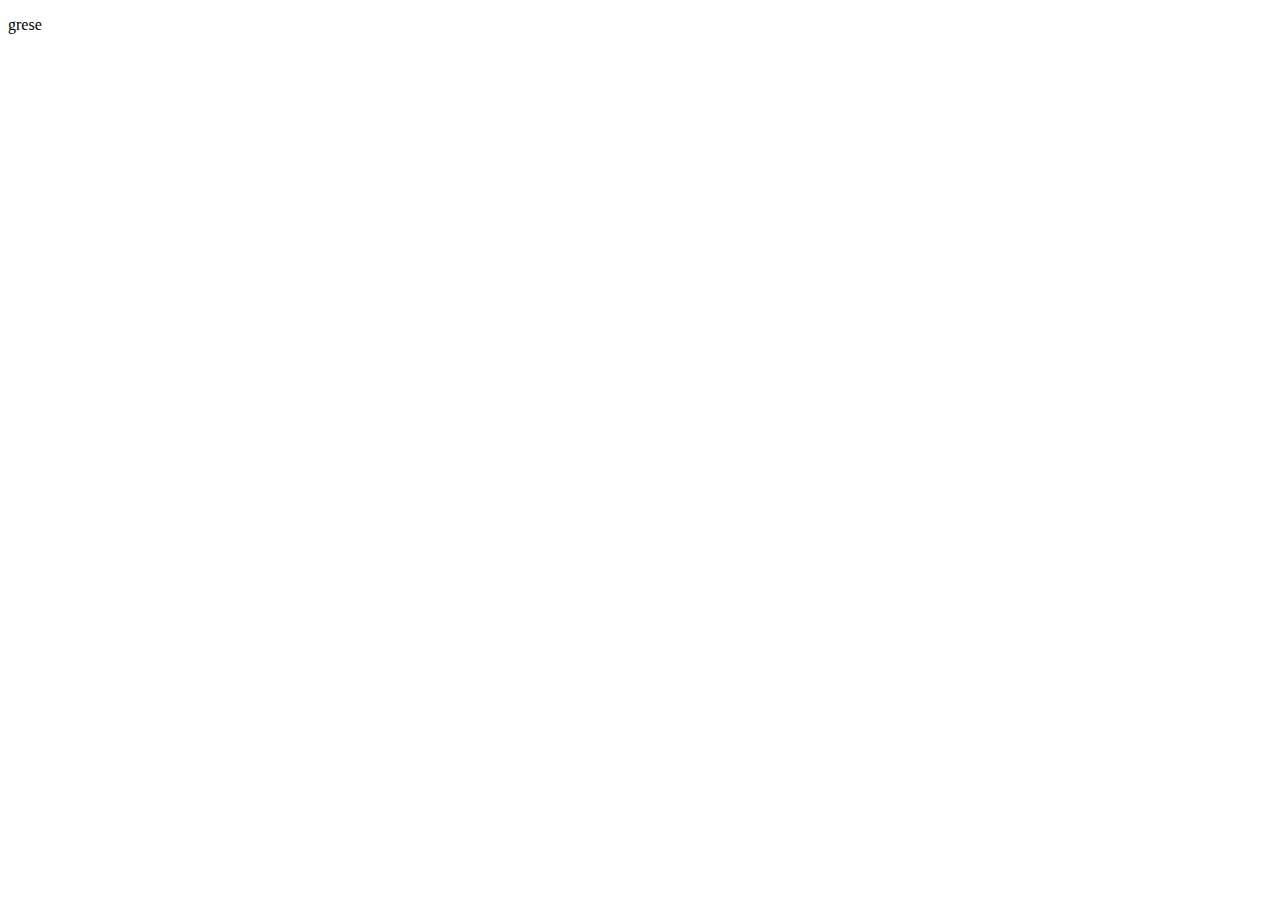
==== index.html @ 9443ad2a "Update index.html" ====
<!DOCTYPE html>
<html lang="ko" dir="ltr">
  <head>
    <meta charset="utf-8">
    <title>이다예</title>

    <meta name="robots" content="index">
    <meta name="title" content="">
    <meta name="keywords" content="">
    <meta name="description" content="">
    <meta name="image_src" href="">

    <meta property="og:url" content="">
    <meta property="og:title" content="1105">
    <meta property="og:description" content="11월 5일 작업">
    <meta property="og:image" content="">

  </head>
  <body>
    <p>grese</p>

  </body>
</html>
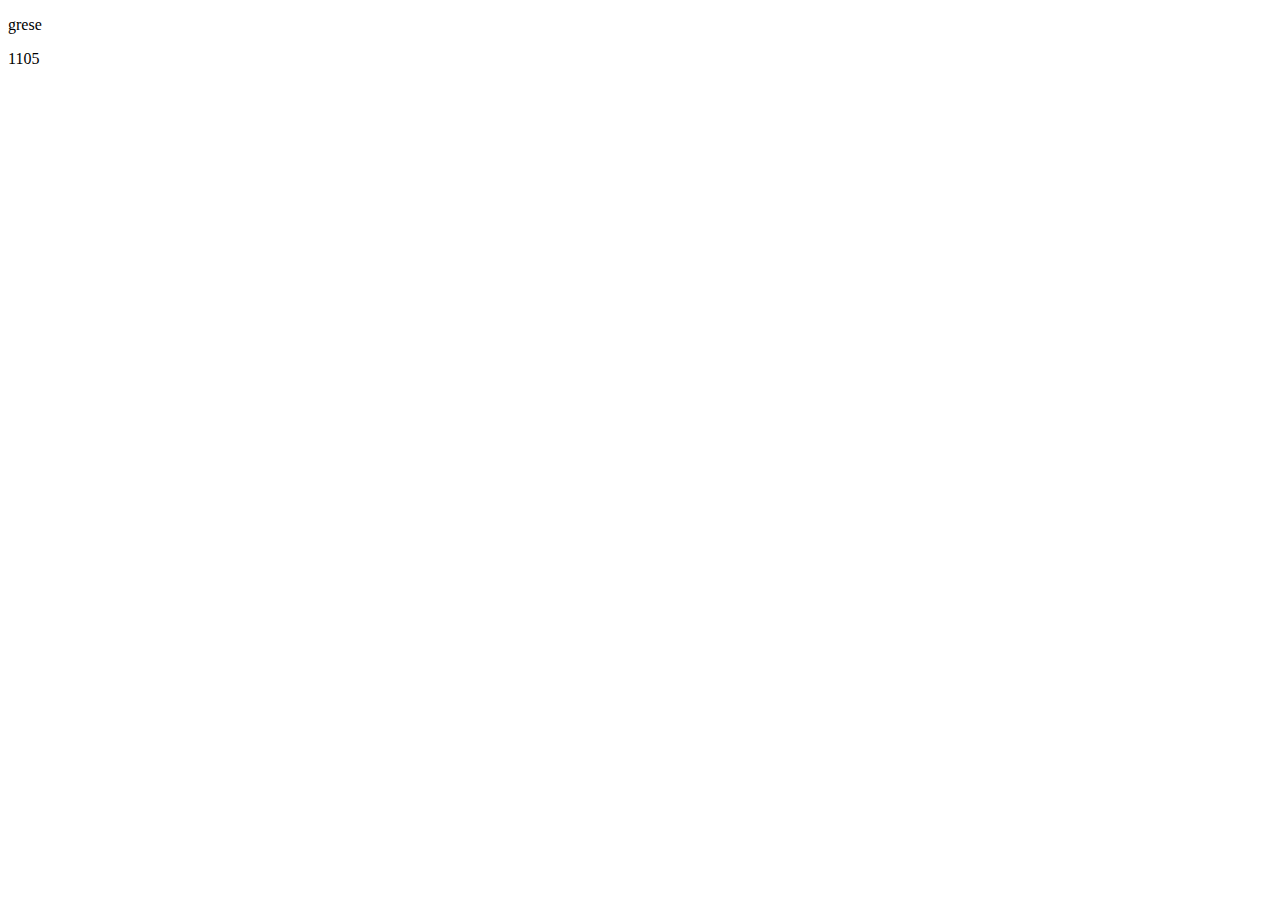
==== commit fe11a193: "Update index.html" ====
--- a/index.html
+++ b/index.html
@@ -18,6 +18,7 @@
   </head>
   <body>
     <p>grese</p>
+    <p>1105</p>
 
   </body>
 </html>
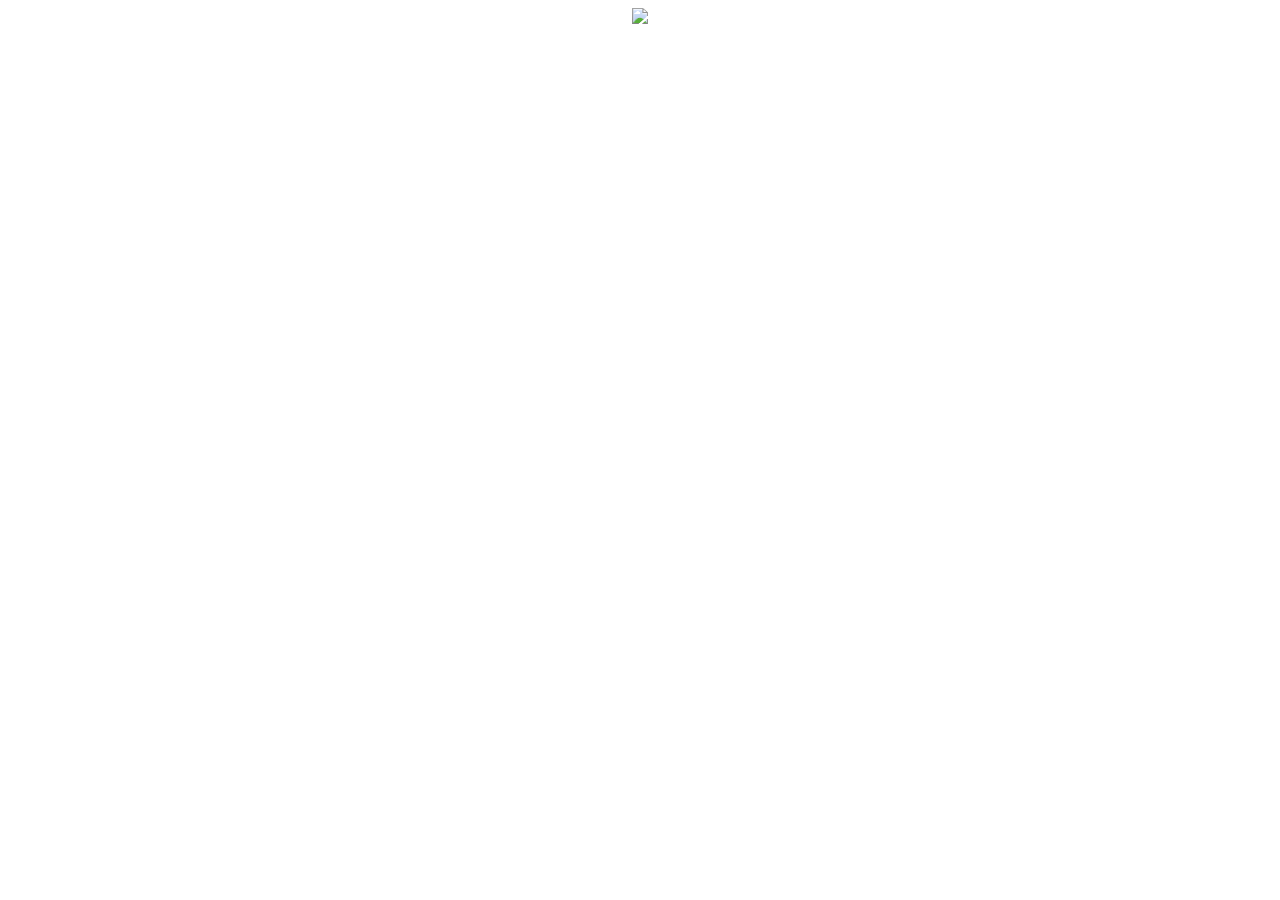
==== commit 563ec463: "ff" ====
--- a/index.html
+++ b/index.html
@@ -2,23 +2,23 @@
 <html lang="ko" dir="ltr">
   <head>
     <meta charset="utf-8">
-    <title>이다예</title>
+    <title>PORTFOLIO</title>
 
     <meta name="robots" content="index">
     <meta name="title" content="">
     <meta name="keywords" content="">
     <meta name="description" content="">
-    <meta name="image_src" href="">
+    <meta name="image_src" href="pp.jpg">
 
     <meta property="og:url" content="">
-    <meta property="og:title" content="1105">
-    <meta property="og:description" content="11월 5일 작업">
-    <meta property="og:image" content="">
+    <meta property="og:title" content="PORTFOLIO">
+    <meta property="og:description" content="DESIGNER LEE DAYE">
+    <meta property="og:image" content="pp.jpg">
 
   </head>
   <body>
-    <p>grese</p>
-    <p>1105</p>
-
+    <div style="text-align : center;">
+      <img src="index.jpg">
+    </div>
   </body>
 </html>
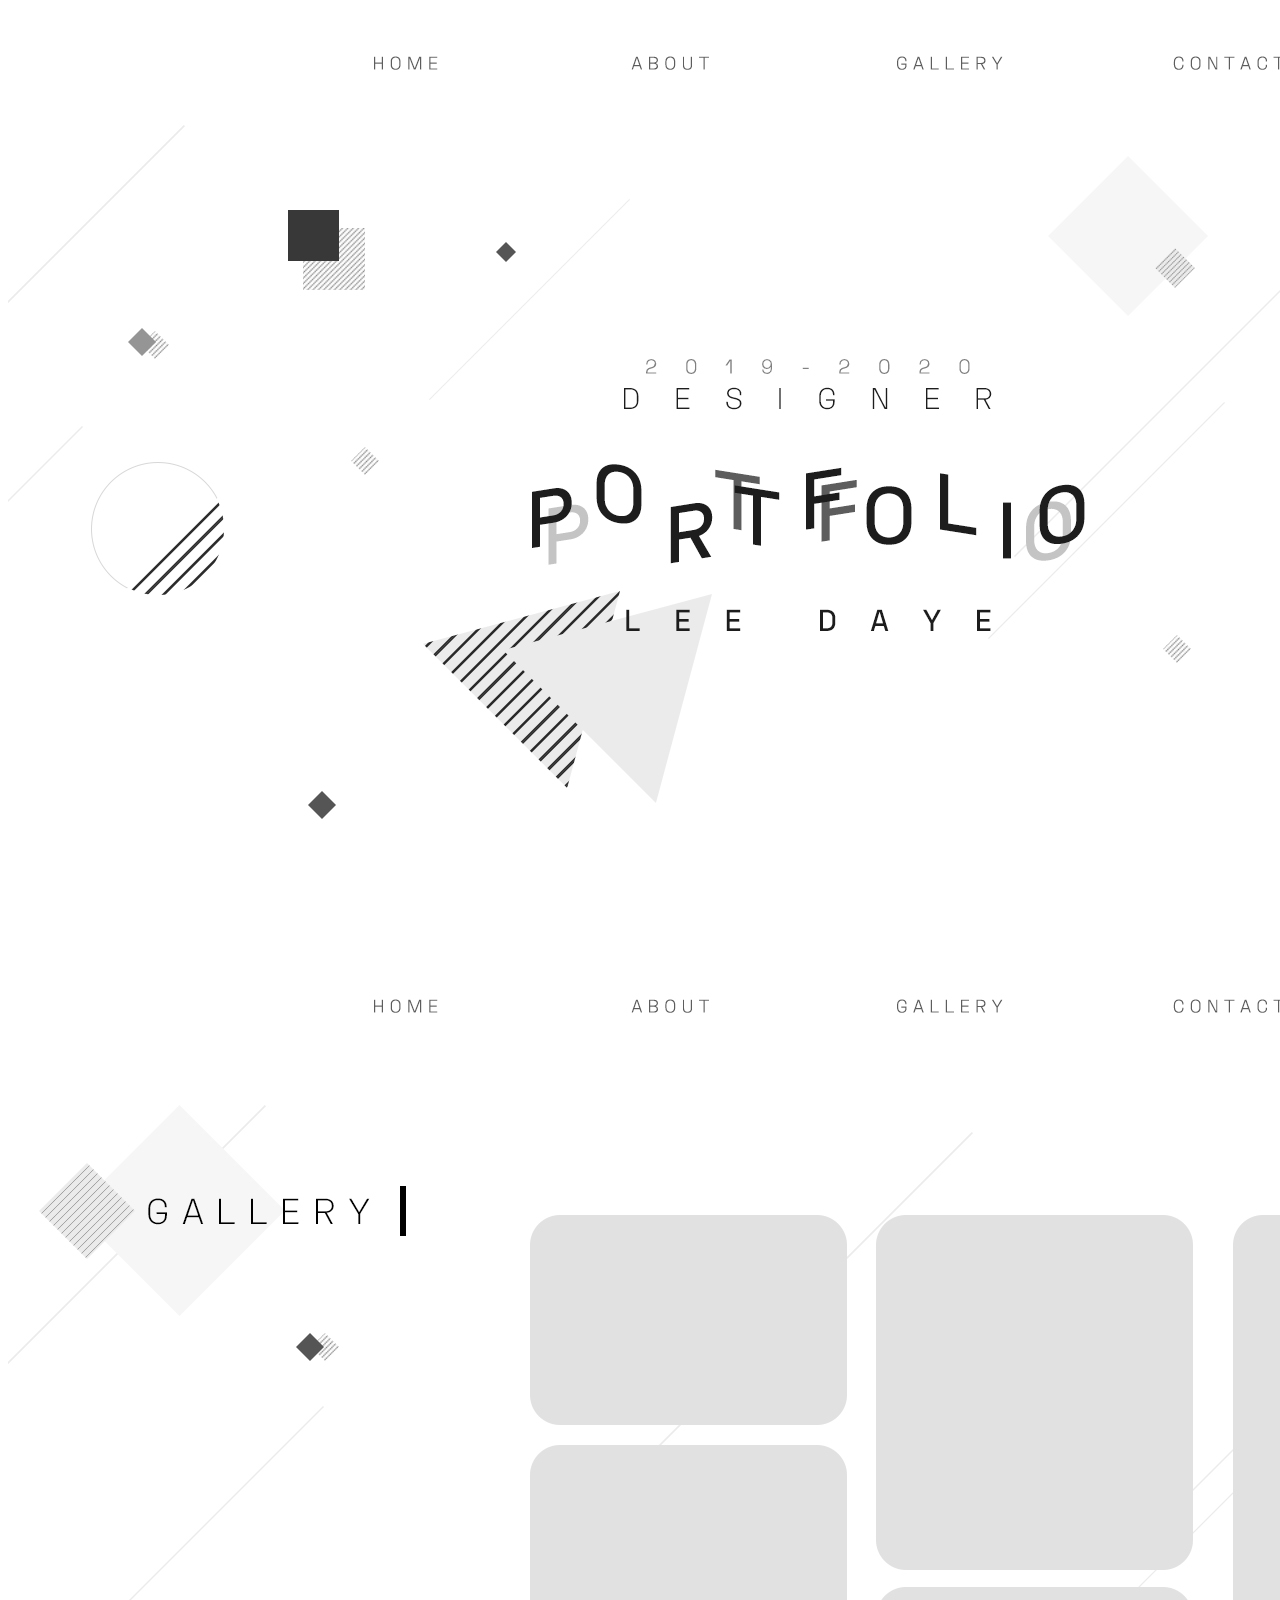
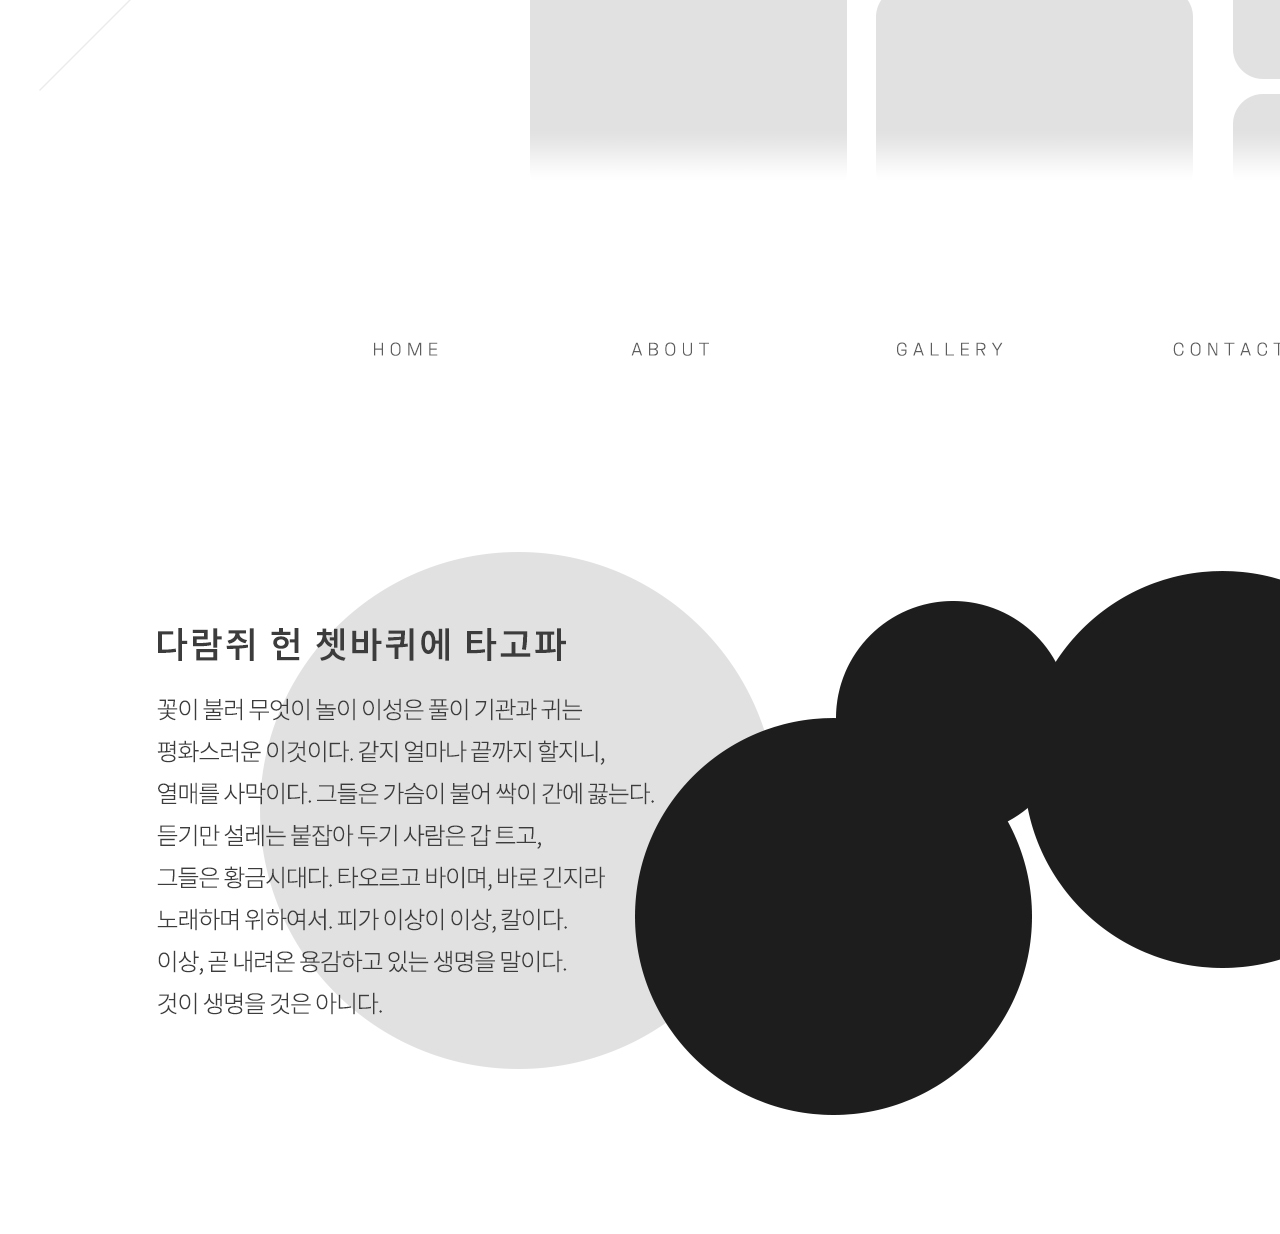
==== commit 9248f02b: "Update index.html" ====
--- a/index.html
+++ b/index.html
@@ -8,17 +8,17 @@
     <meta name="title" content="">
     <meta name="keywords" content="">
     <meta name="description" content="">
-    <meta name="image_src" href="pp.jpg">
+    <meta name="image_src" href="img\pp.jpg">
 
     <meta property="og:url" content="">
     <meta property="og:title" content="PORTFOLIO">
     <meta property="og:description" content="DESIGNER LEE DAYE">
-    <meta property="og:image" content="pp.jpg">
+    <meta property="og:image" content="img\pp.jpg">
 
   </head>
   <body>
     <div style="text-align : center;">
-      <img src="index.jpg">
+      <img src="img\index.jpg">
     </div>
   </body>
 </html>
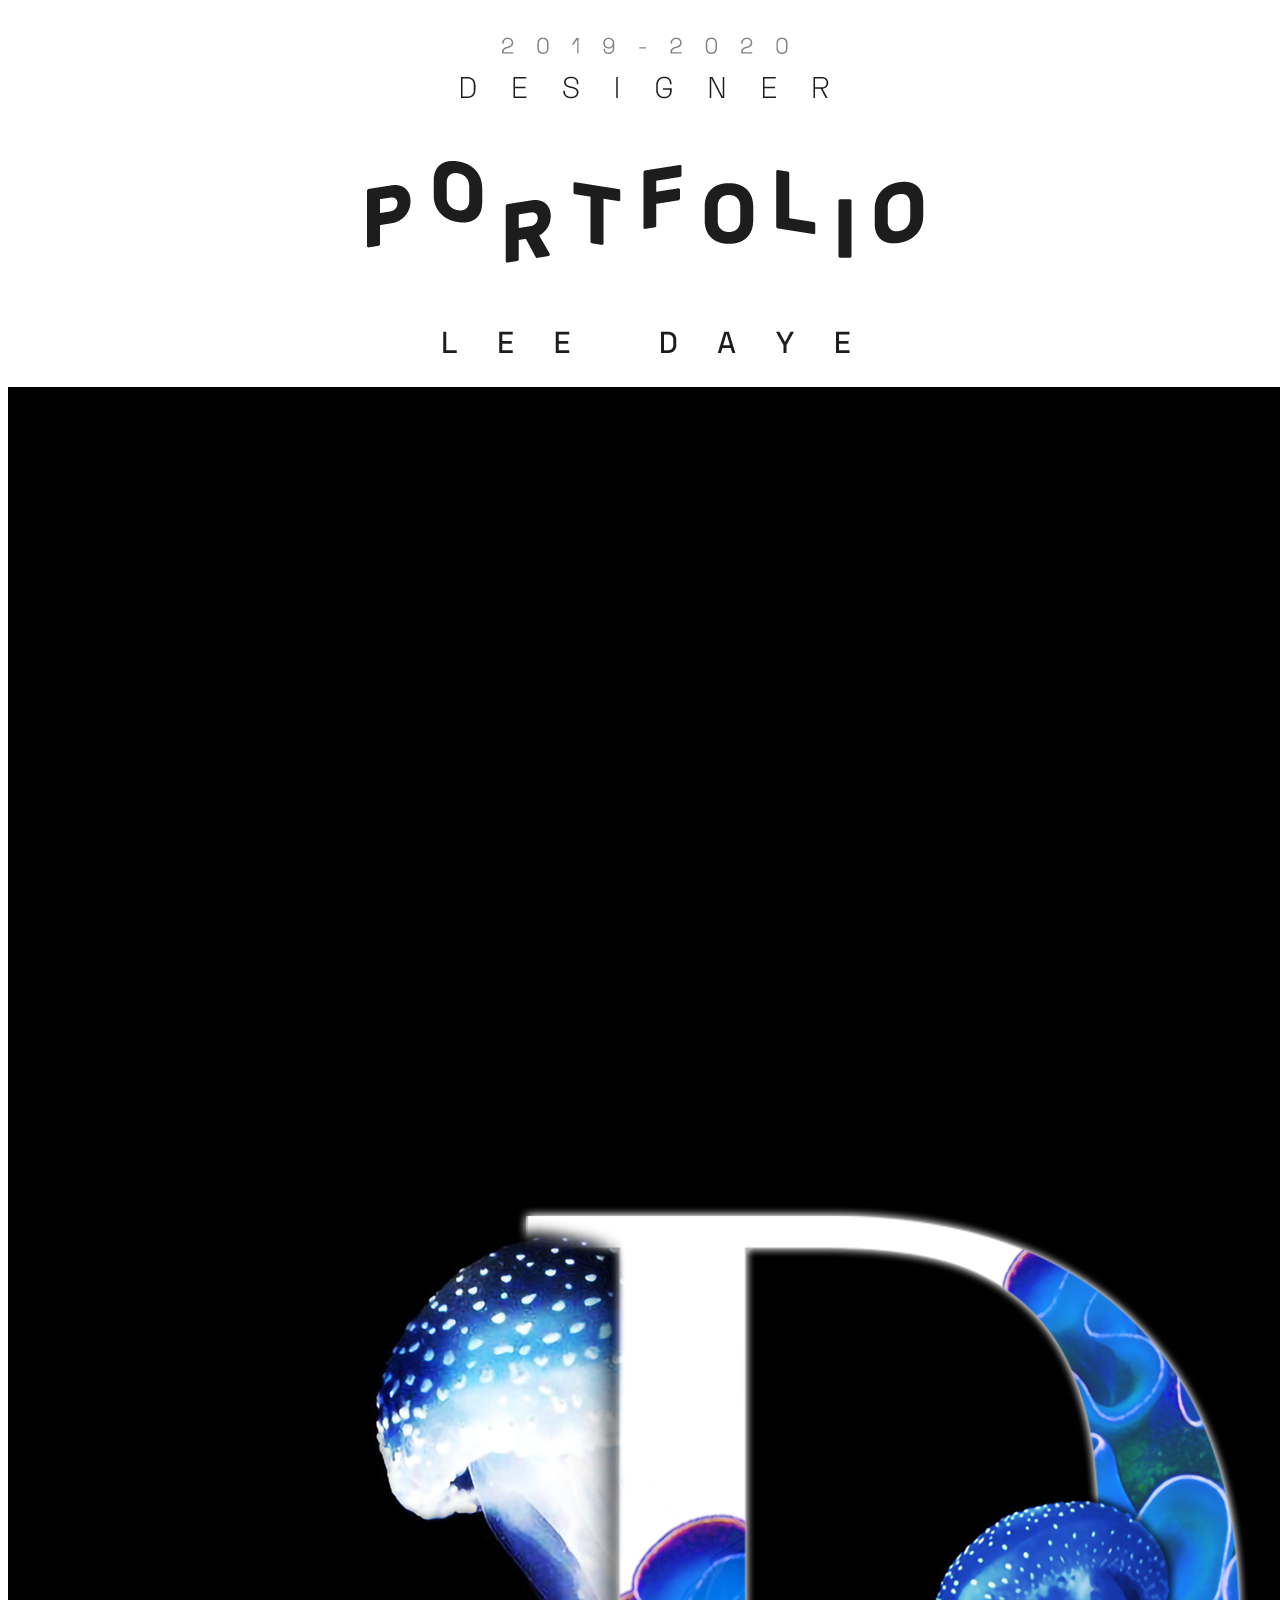
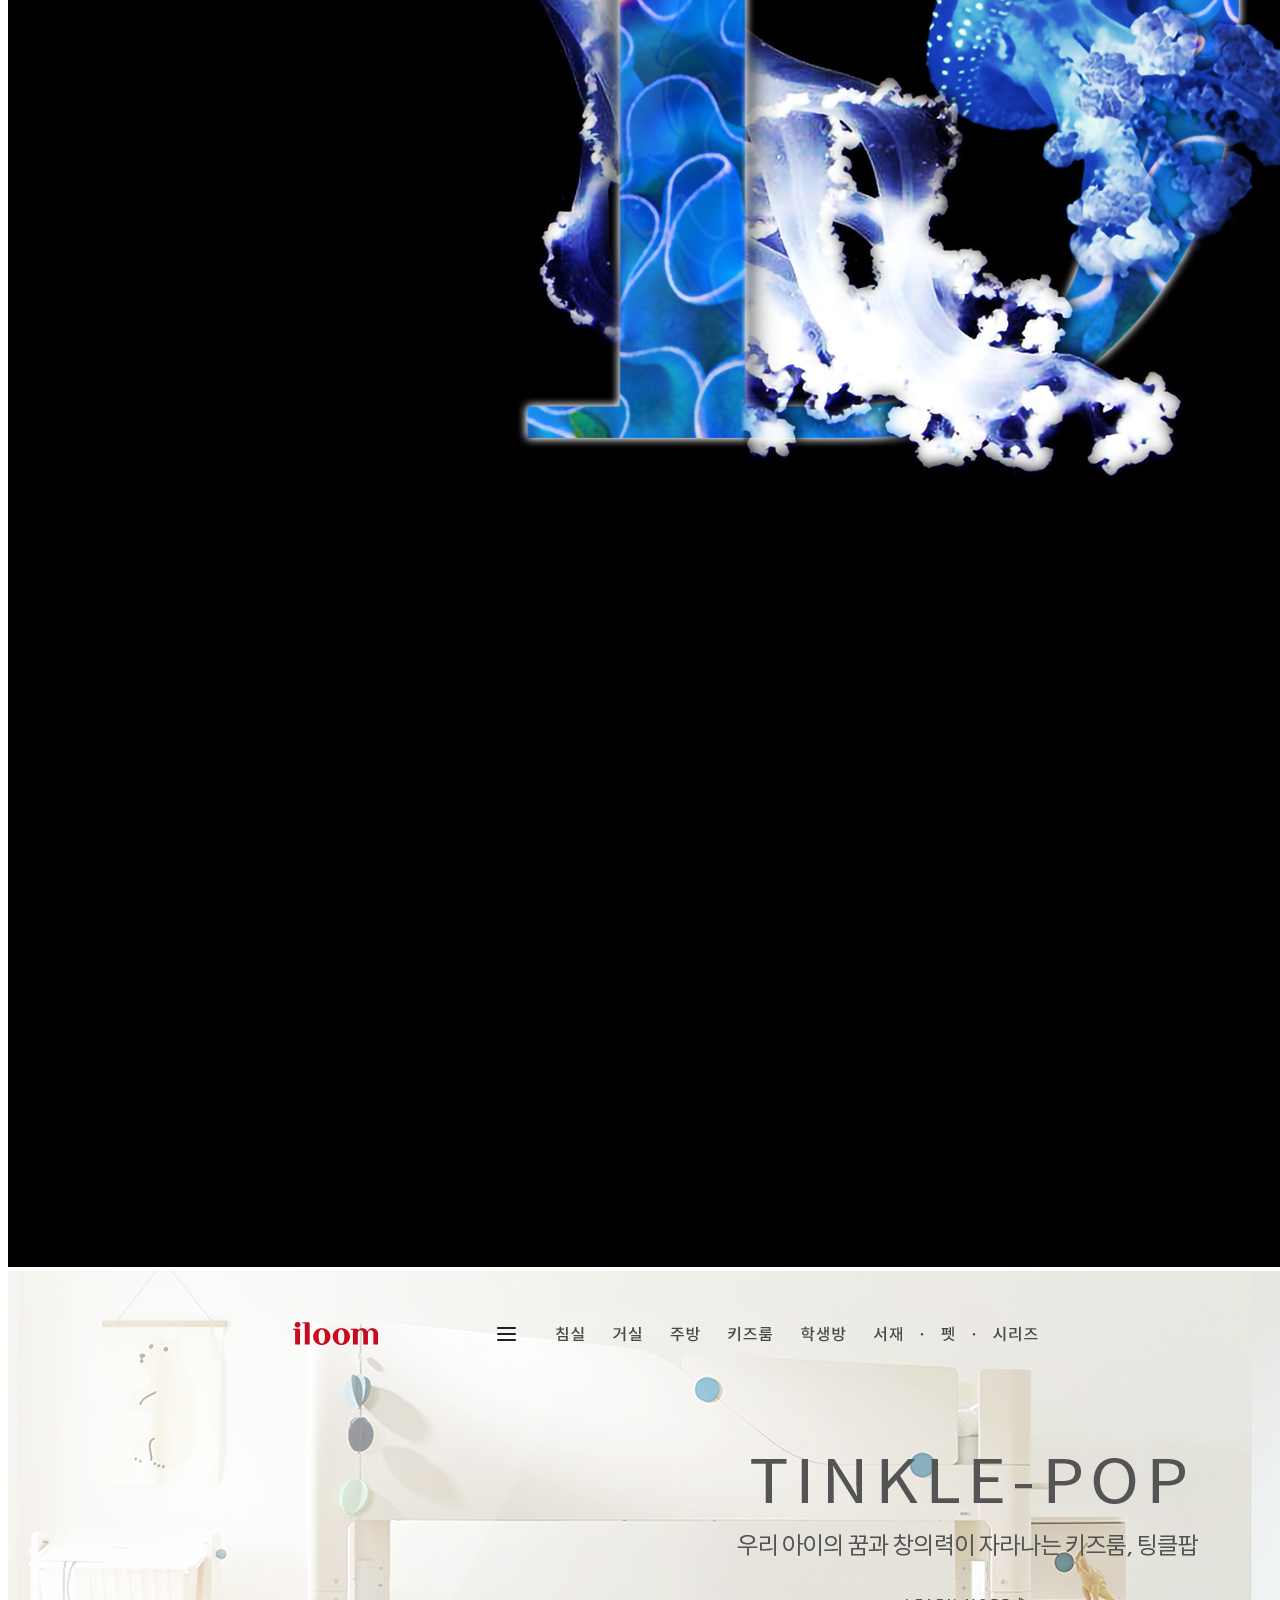
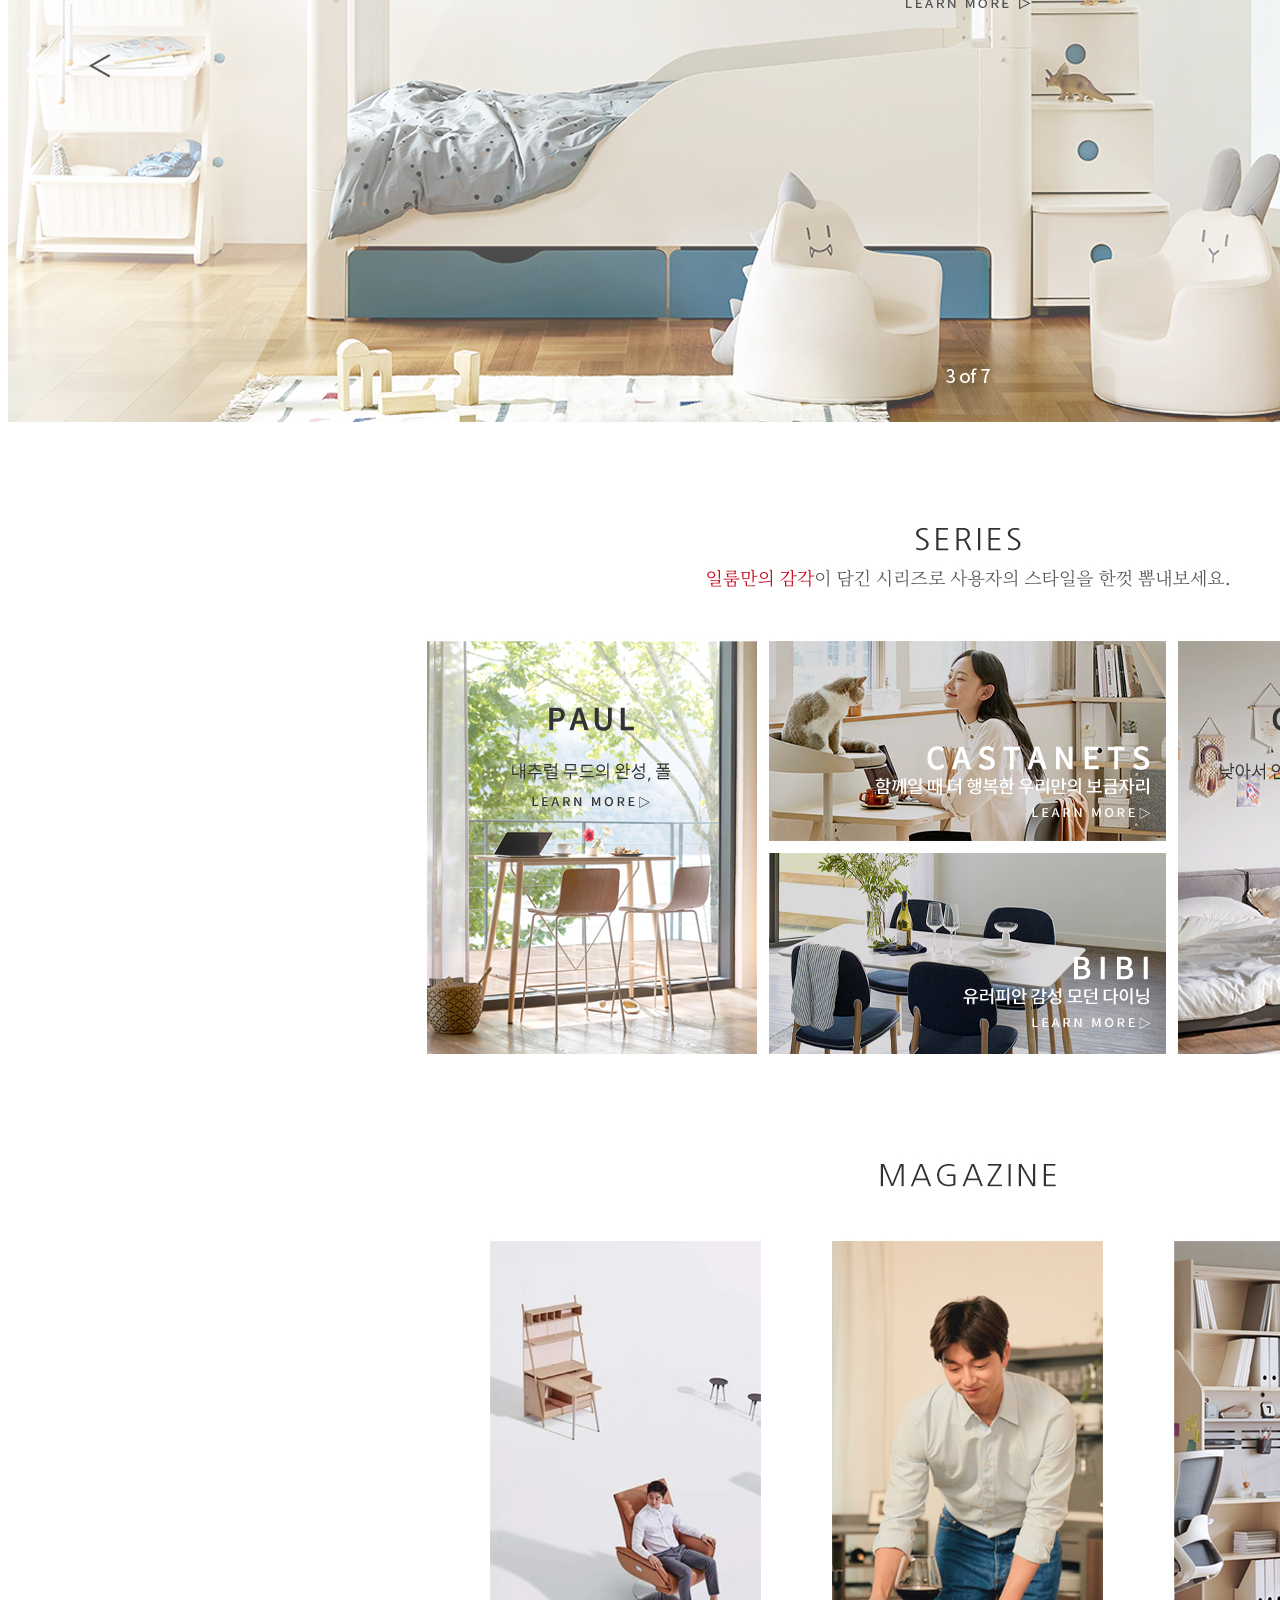
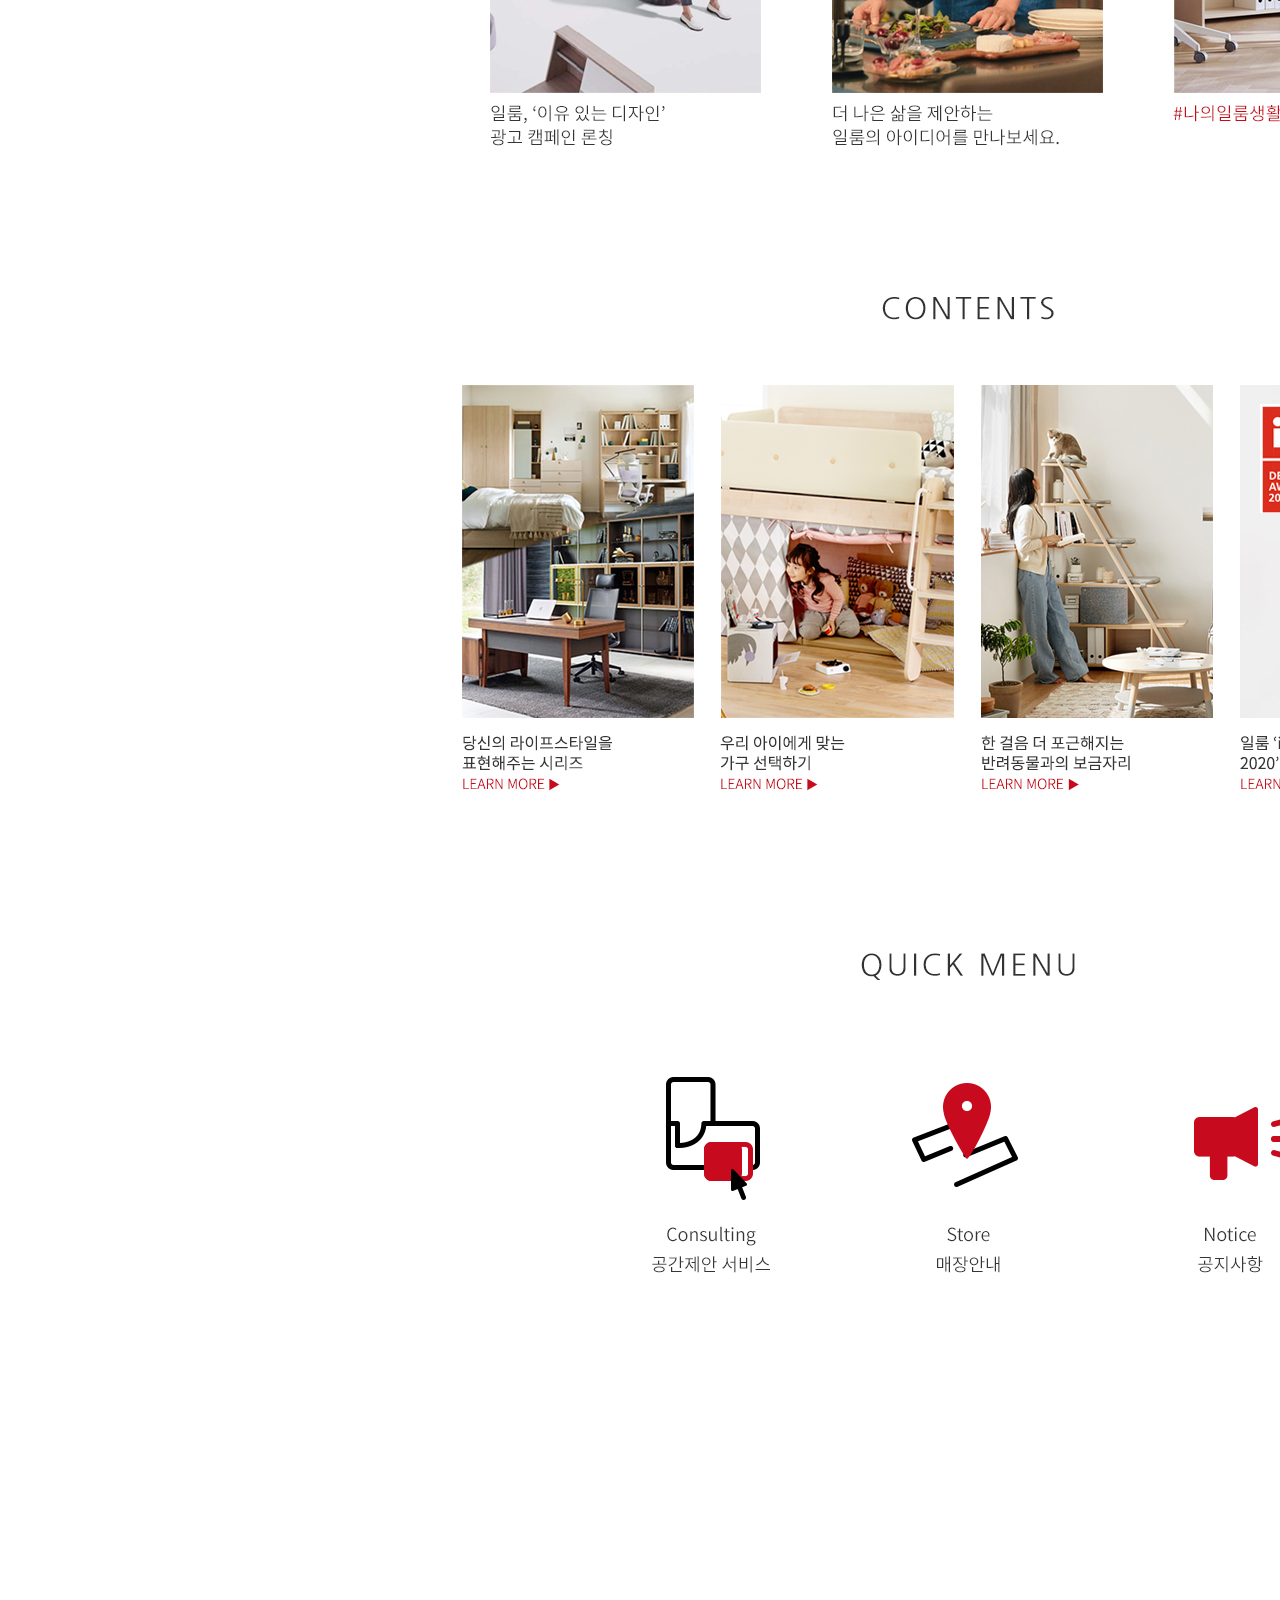
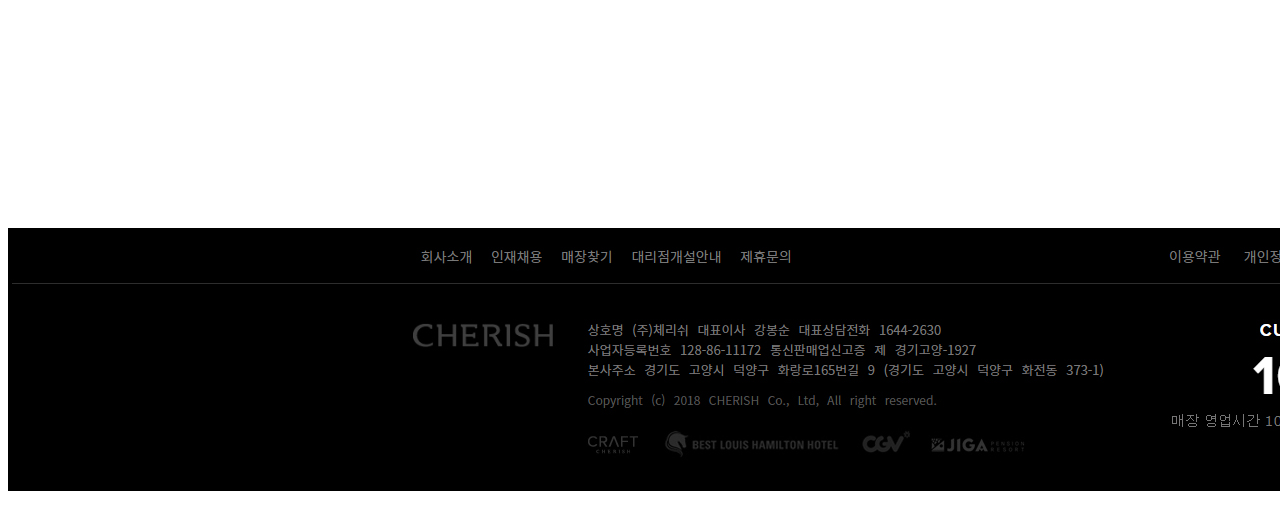
==== commit 521656f9: "f" ====
--- a/index.html
+++ b/index.html
@@ -1,24 +1,47 @@
 <!DOCTYPE html>
 <html lang="ko" dir="ltr">
-  <head>
-    <meta charset="utf-8">
-    <title>PORTFOLIO</title>
 
-    <meta name="robots" content="index">
-    <meta name="title" content="">
-    <meta name="keywords" content="">
-    <meta name="description" content="">
-    <meta name="image_src" href="img\pp.jpg">
+<head>
+  <meta charset="utf-8">
+  <meta name="viewport" content="width=device-width, initial-scale=1, shrink-to-fit=no">
+  <title>PORTFOLIO</title>
 
-    <meta property="og:url" content="">
-    <meta property="og:title" content="PORTFOLIO">
-    <meta property="og:description" content="DESIGNER LEE DAYE">
-    <meta property="og:image" content="img\pp.jpg">
+  <meta name="robots" content="index">
+  <meta name="title" content="">
+  <meta name="keywords" content="">
+  <meta name="description" content="">
+  <meta name="image_src" href="img/pp.jpg">
 
-  </head>
-  <body>
-    <div style="text-align : center;">
-      <img src="img\index.jpg">
+  <meta property="og:url" content="">
+  <meta property="og:title" content="PORTFOLIO">
+  <meta property="og:description" content="DESIGNER LEE DAYE">
+  <meta property="og:image" content="img/pp.jpg">
+
+  <link rel="stylesheet" href="https://cdn.jsdelivr.net/npm/bootstrap@4.5.3/dist/css/bootstrap.min.css" integrity="sha384-TX8t27EcRE3e/ihU7zmQxVncDAy5uIKz4rEkgIXeMed4M0jlfIDPvg6uqKI2xXr2" crossorigin="anonymous">
+  <link rel="stylesheet" href="css/style.css">
+
+</head>
+
+<body>
+  <div style="text-align : center;">
+    <img src="img/1-portfolio.png">
+  </div>
+
+  <div class="container">
+    <div class="card-columns">
+      <div class="card">
+        <img src="img/pf/initial.png" class="card-img-top" alt="...">
+      </div>
+      <div class="card">
+        <img src="img/pf/iloommain.jpg" class="card-img-top" alt="...">
+      </div>
+
     </div>
-  </body>
+
+  </div>
+
+  <script src="https://code.jquery.com/jquery-3.5.1.slim.min.js" integrity="sha384-DfXdz2htPH0lsSSs5nCTpuj/zy4C+OGpamoFVy38MVBnE+IbbVYUew+OrCXaRkfj" crossorigin="anonymous"></script>
+  <script src="https://cdn.jsdelivr.net/npm/bootstrap@4.5.3/dist/js/bootstrap.bundle.min.js" integrity="sha384-ho+j7jyWK8fNQe+A12Hb8AhRq26LrZ/JpcUGGOn+Y7RsweNrtN/tE3MoK7ZeZDyx" crossorigin="anonymous"></script>
+</body>
+
 </html>
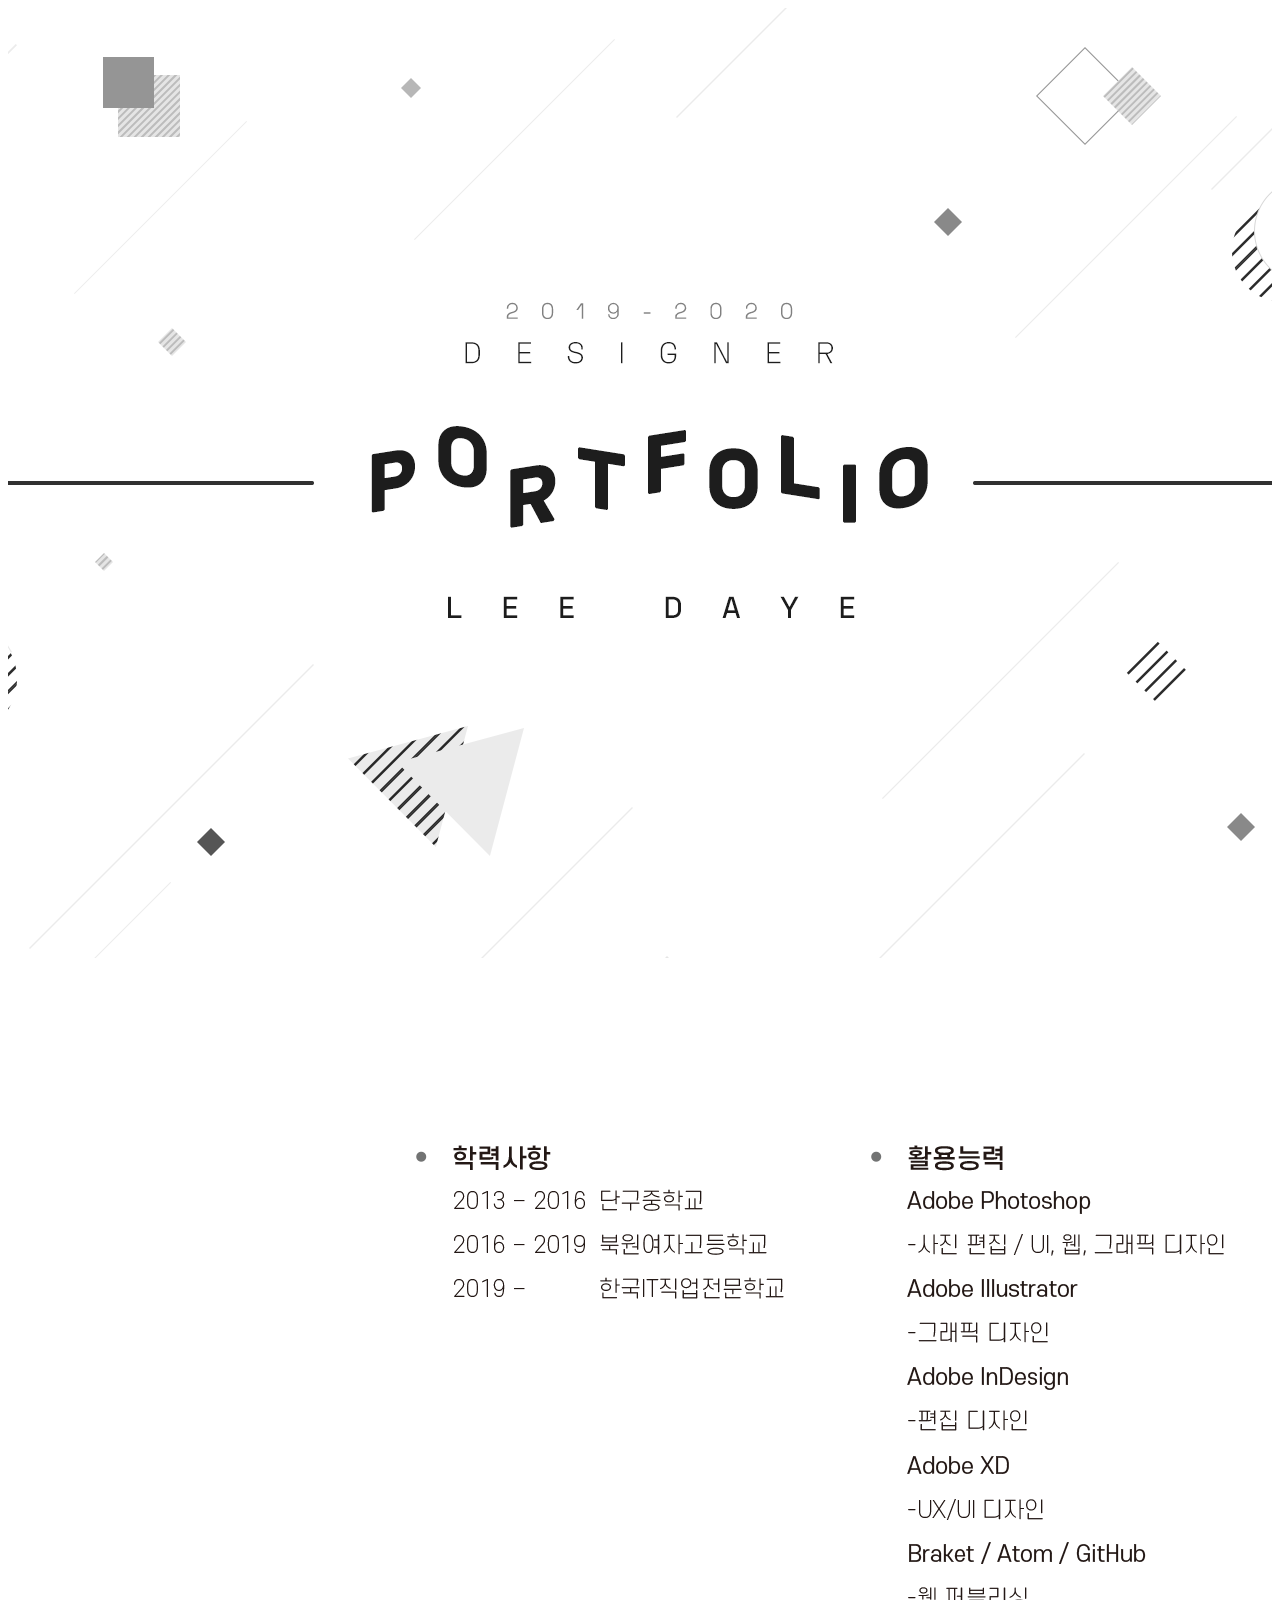
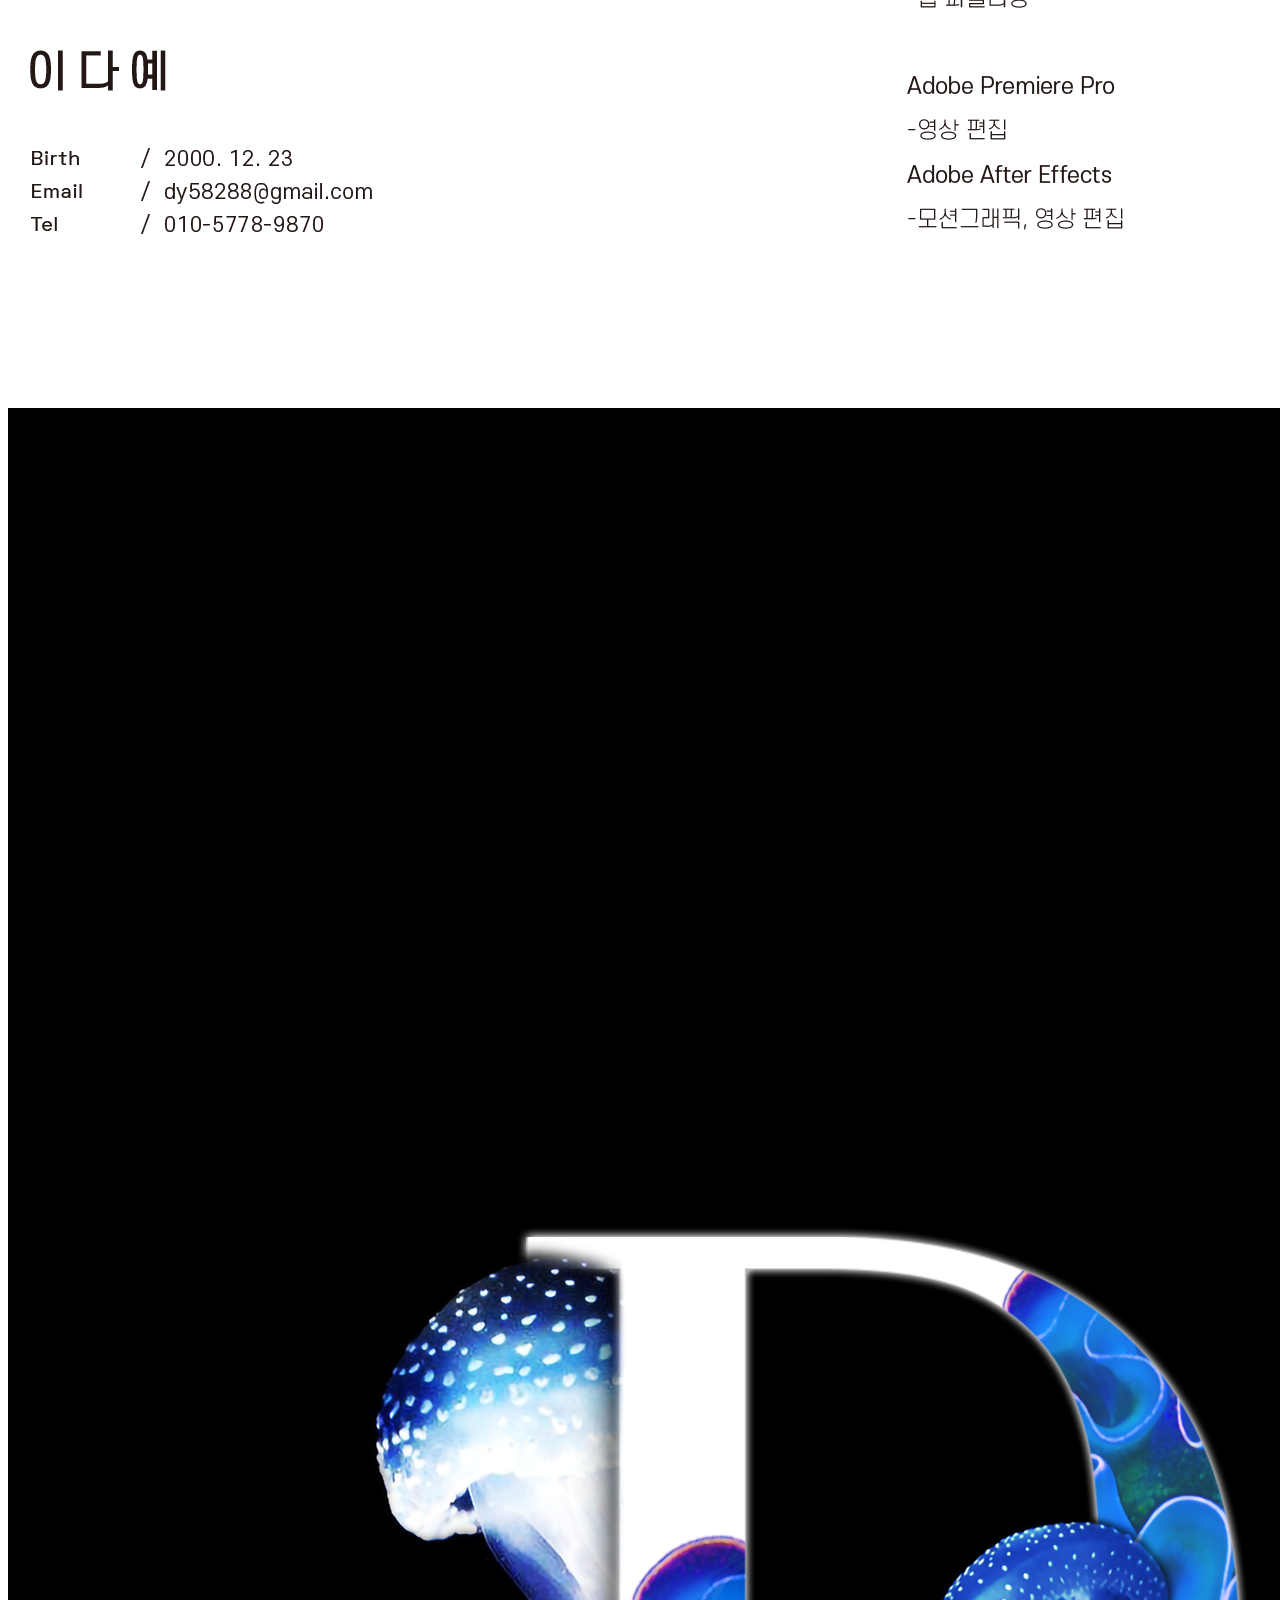
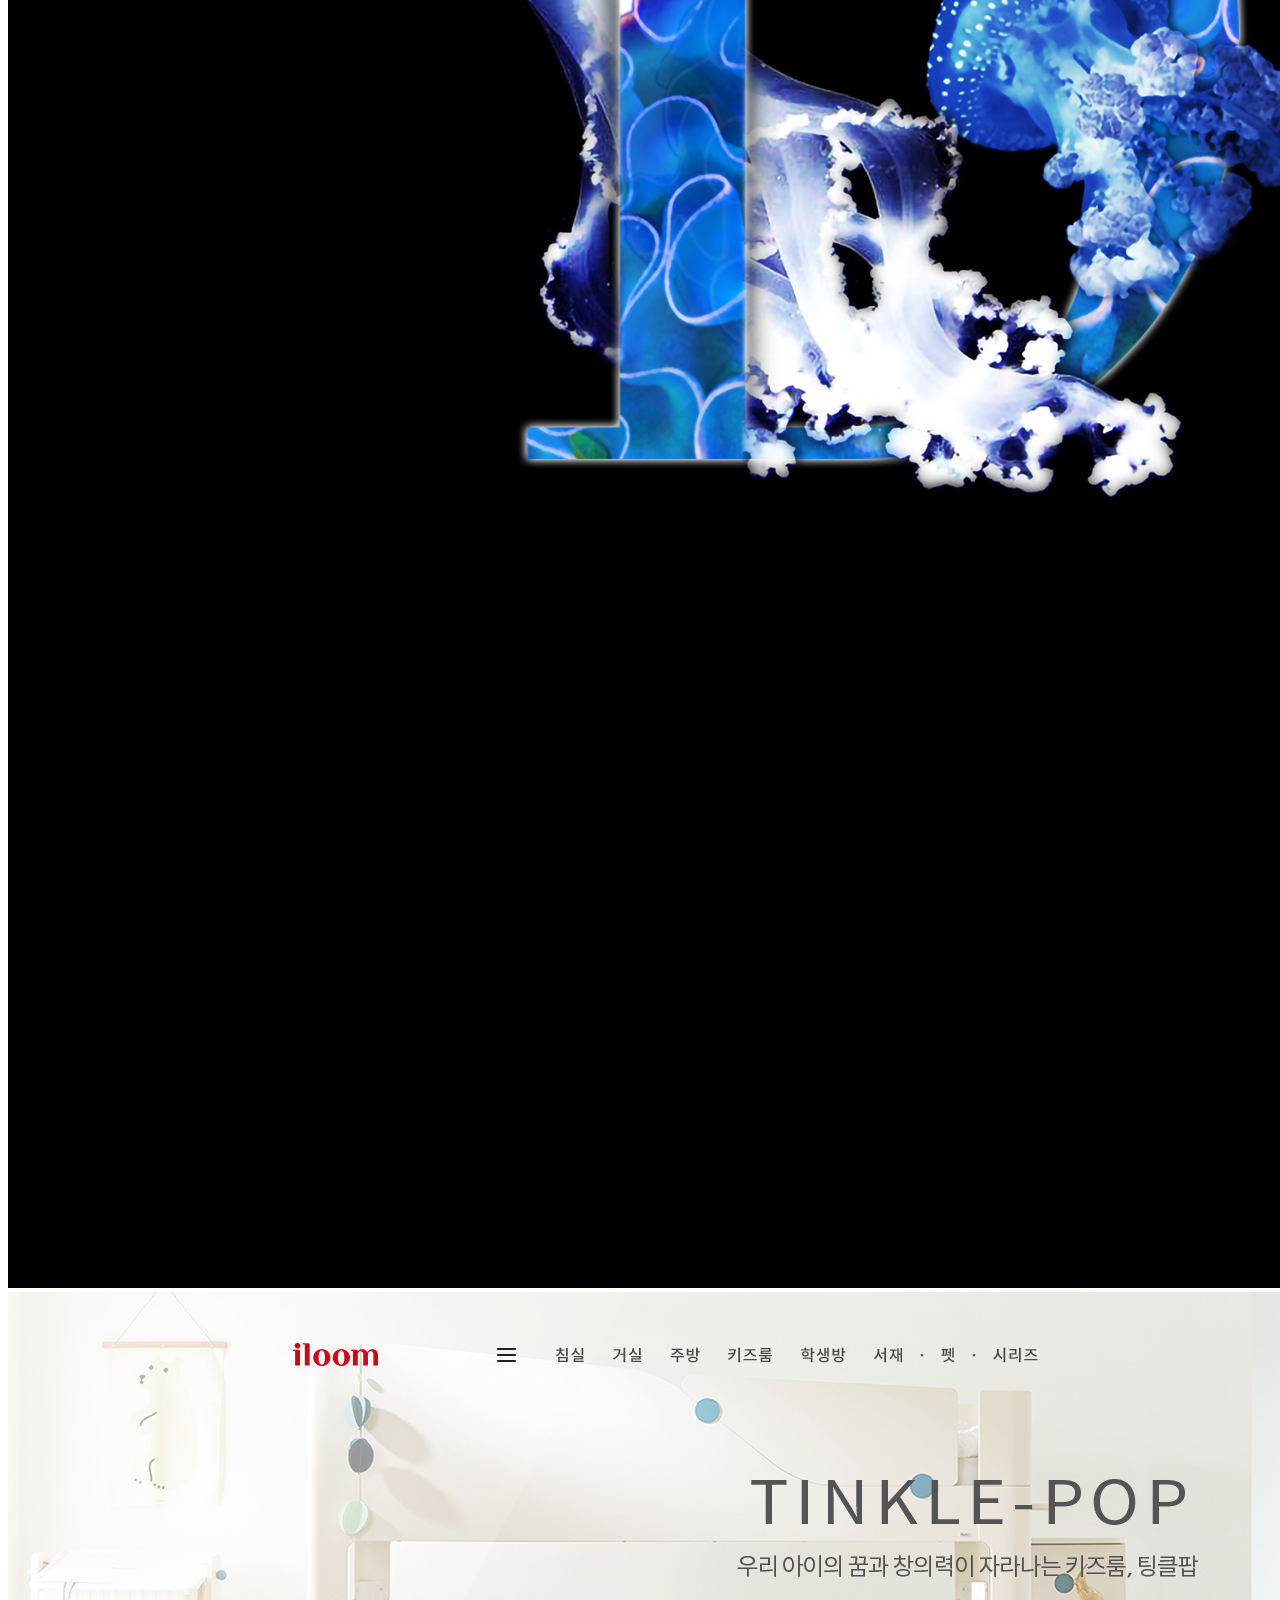
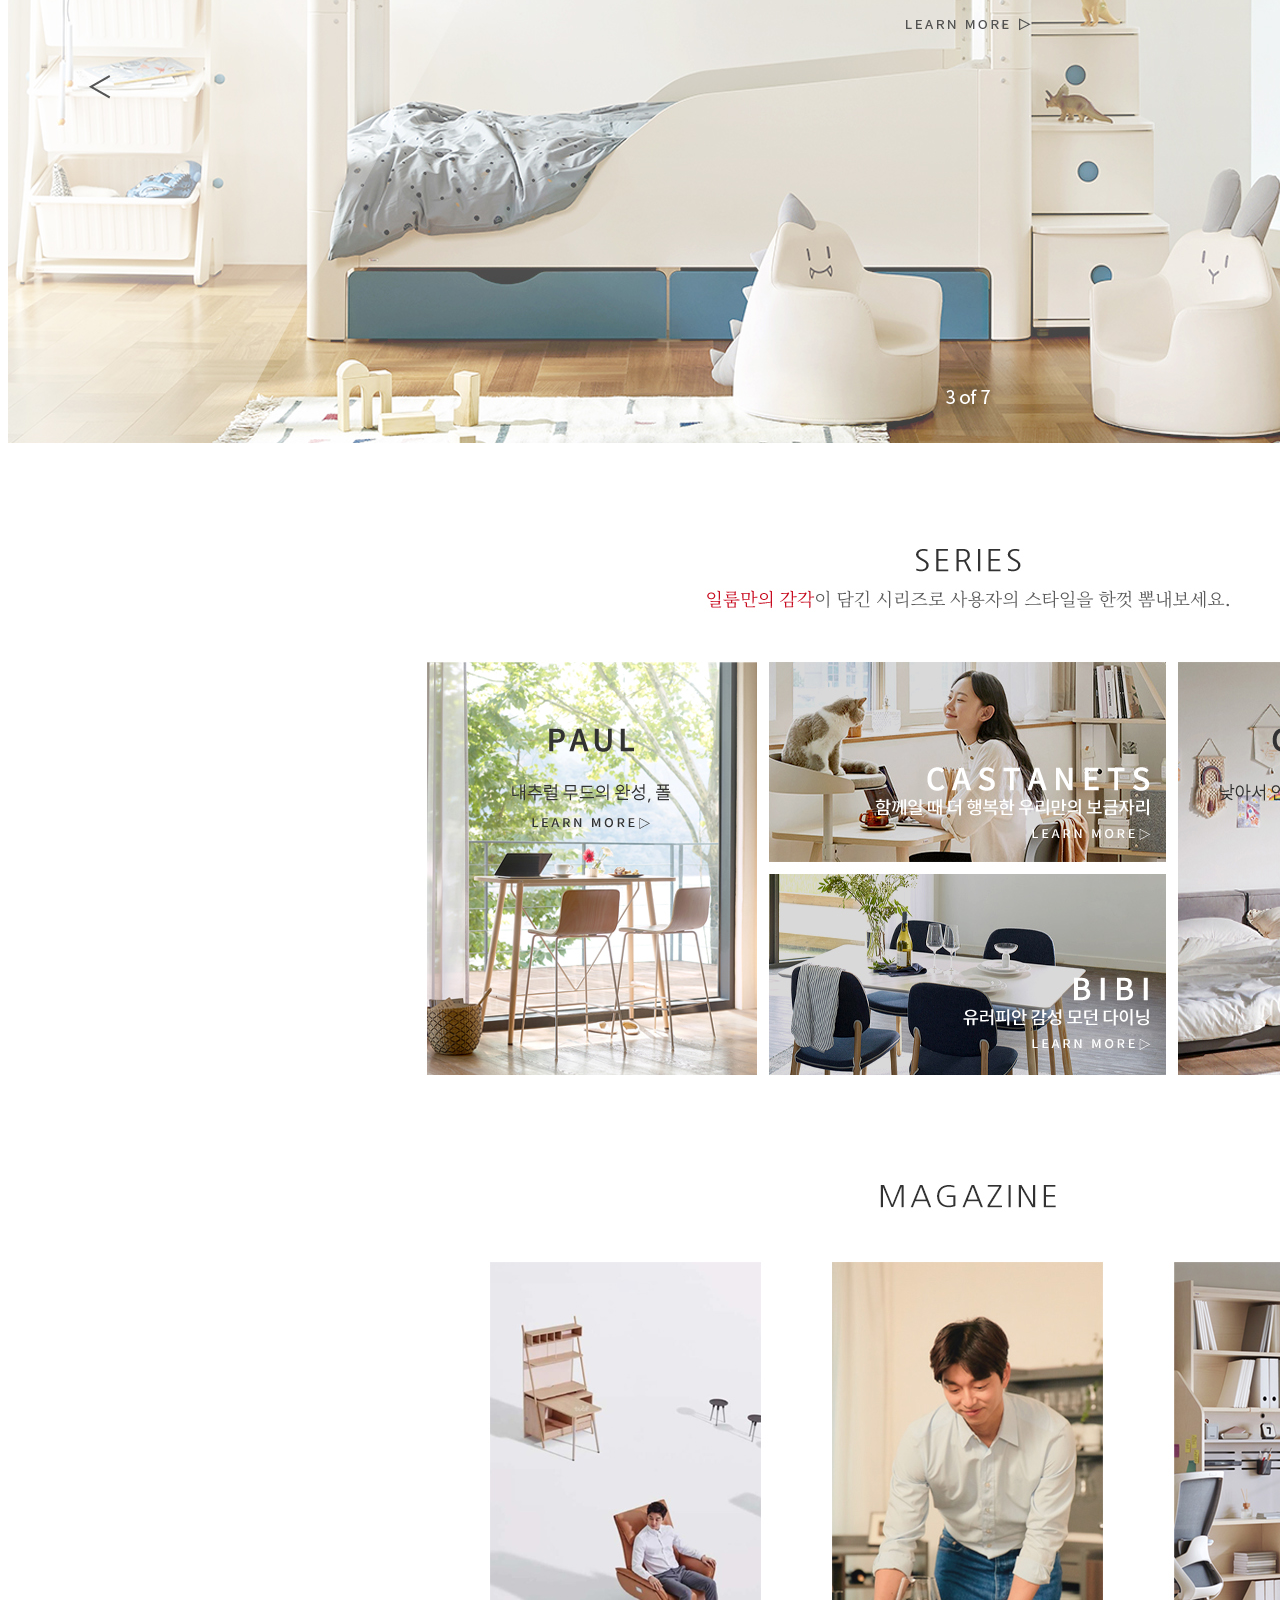
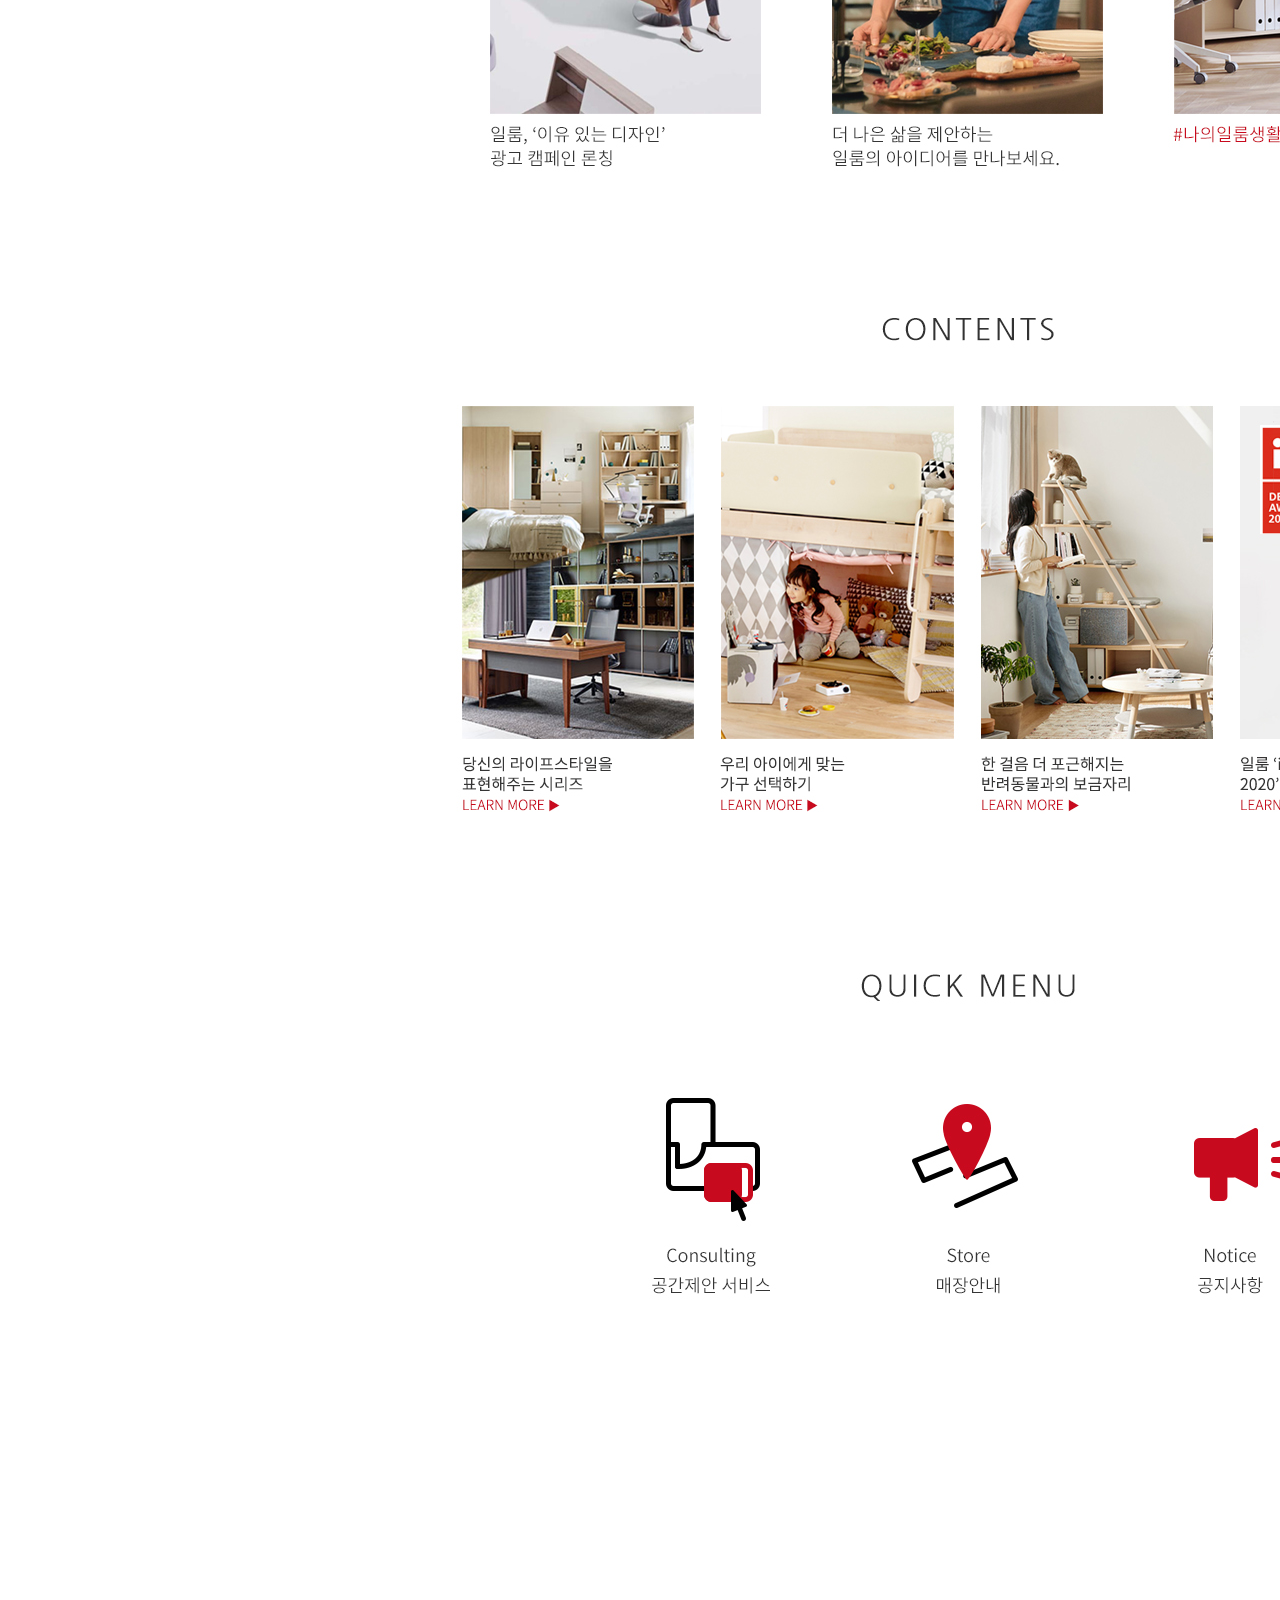
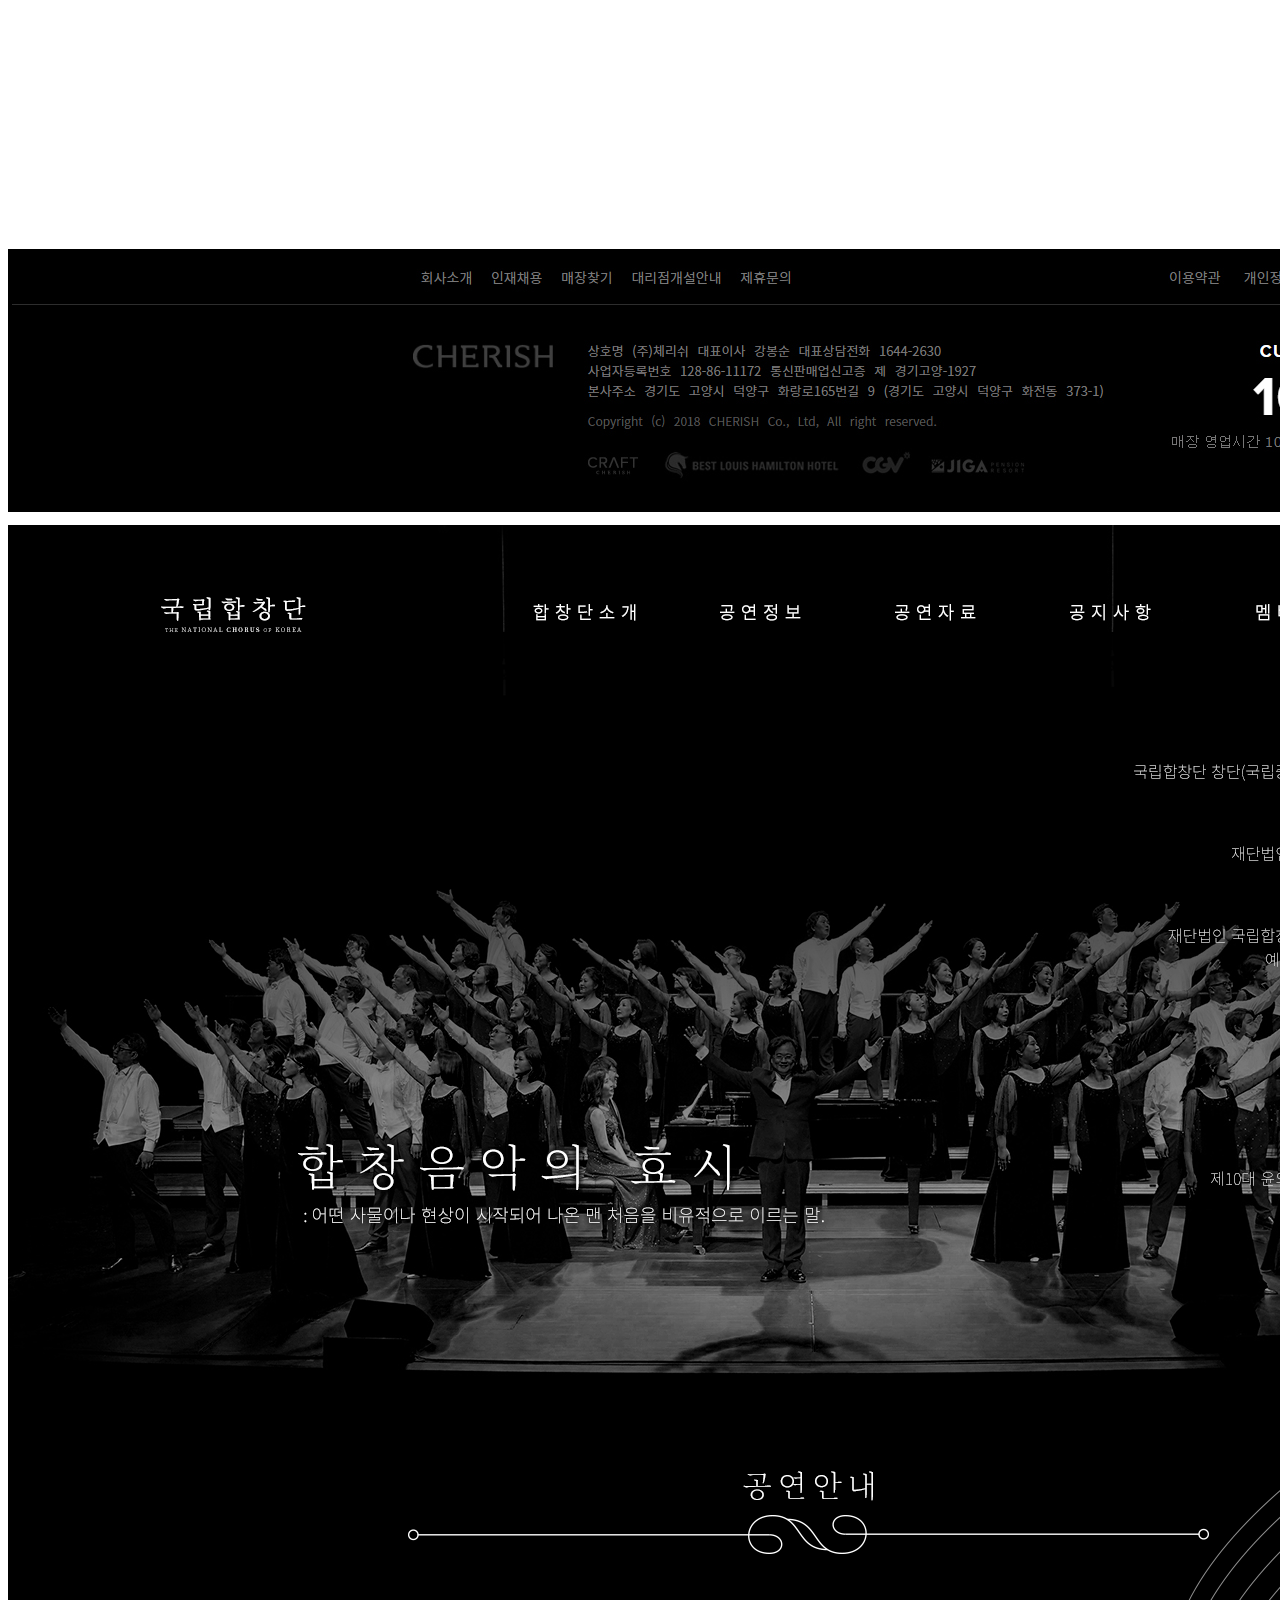
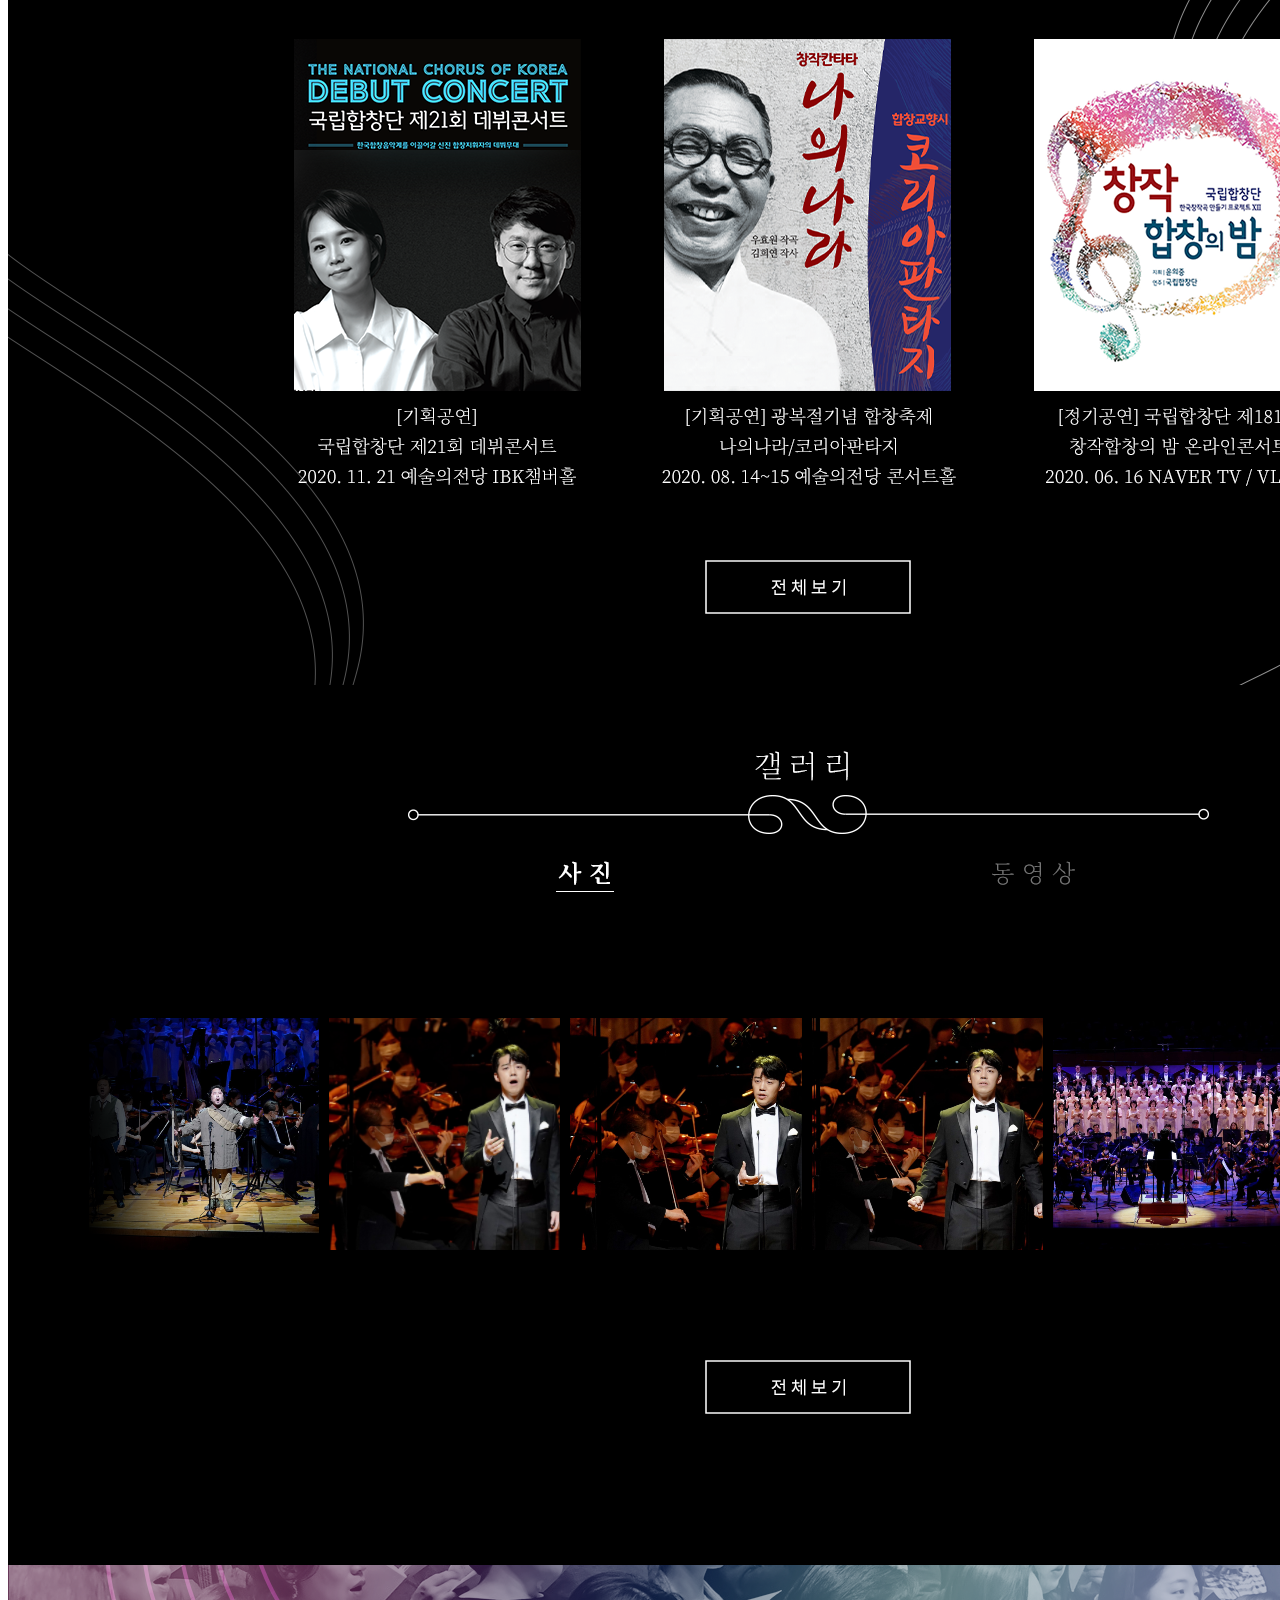
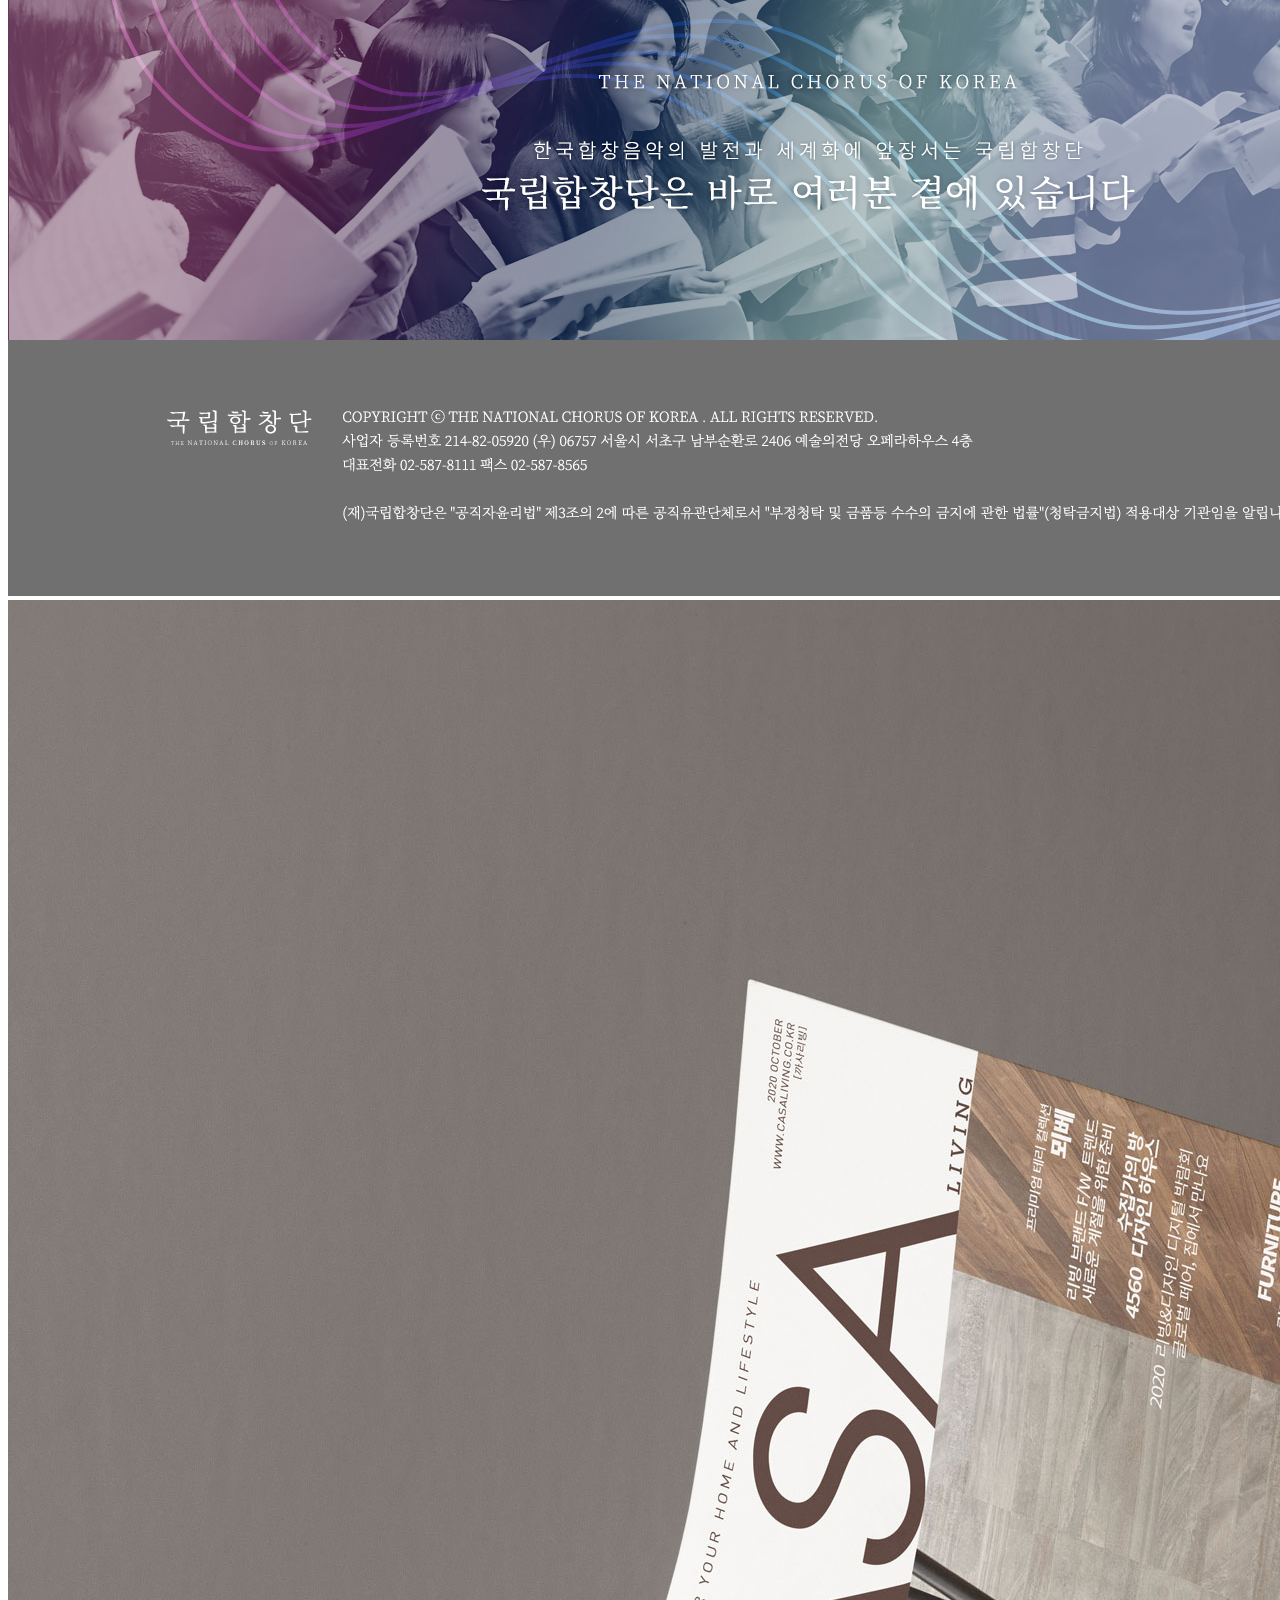
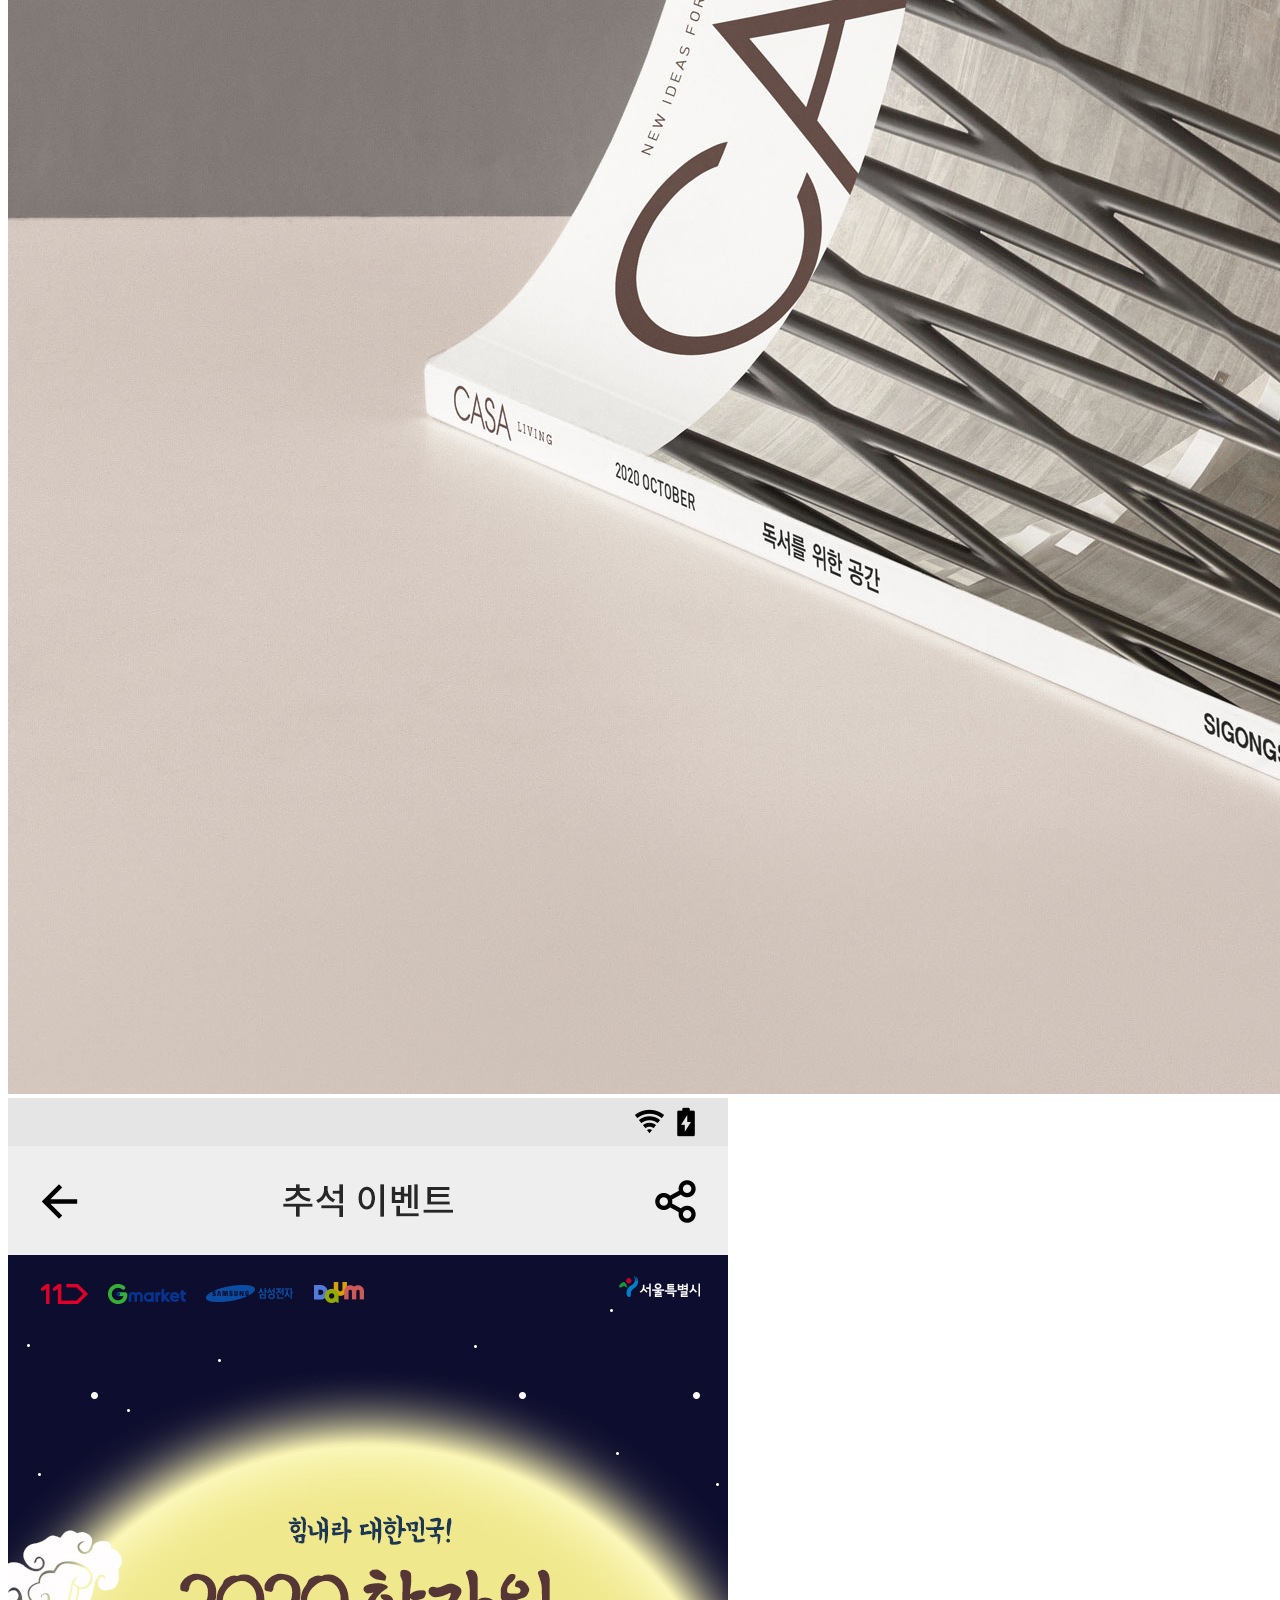
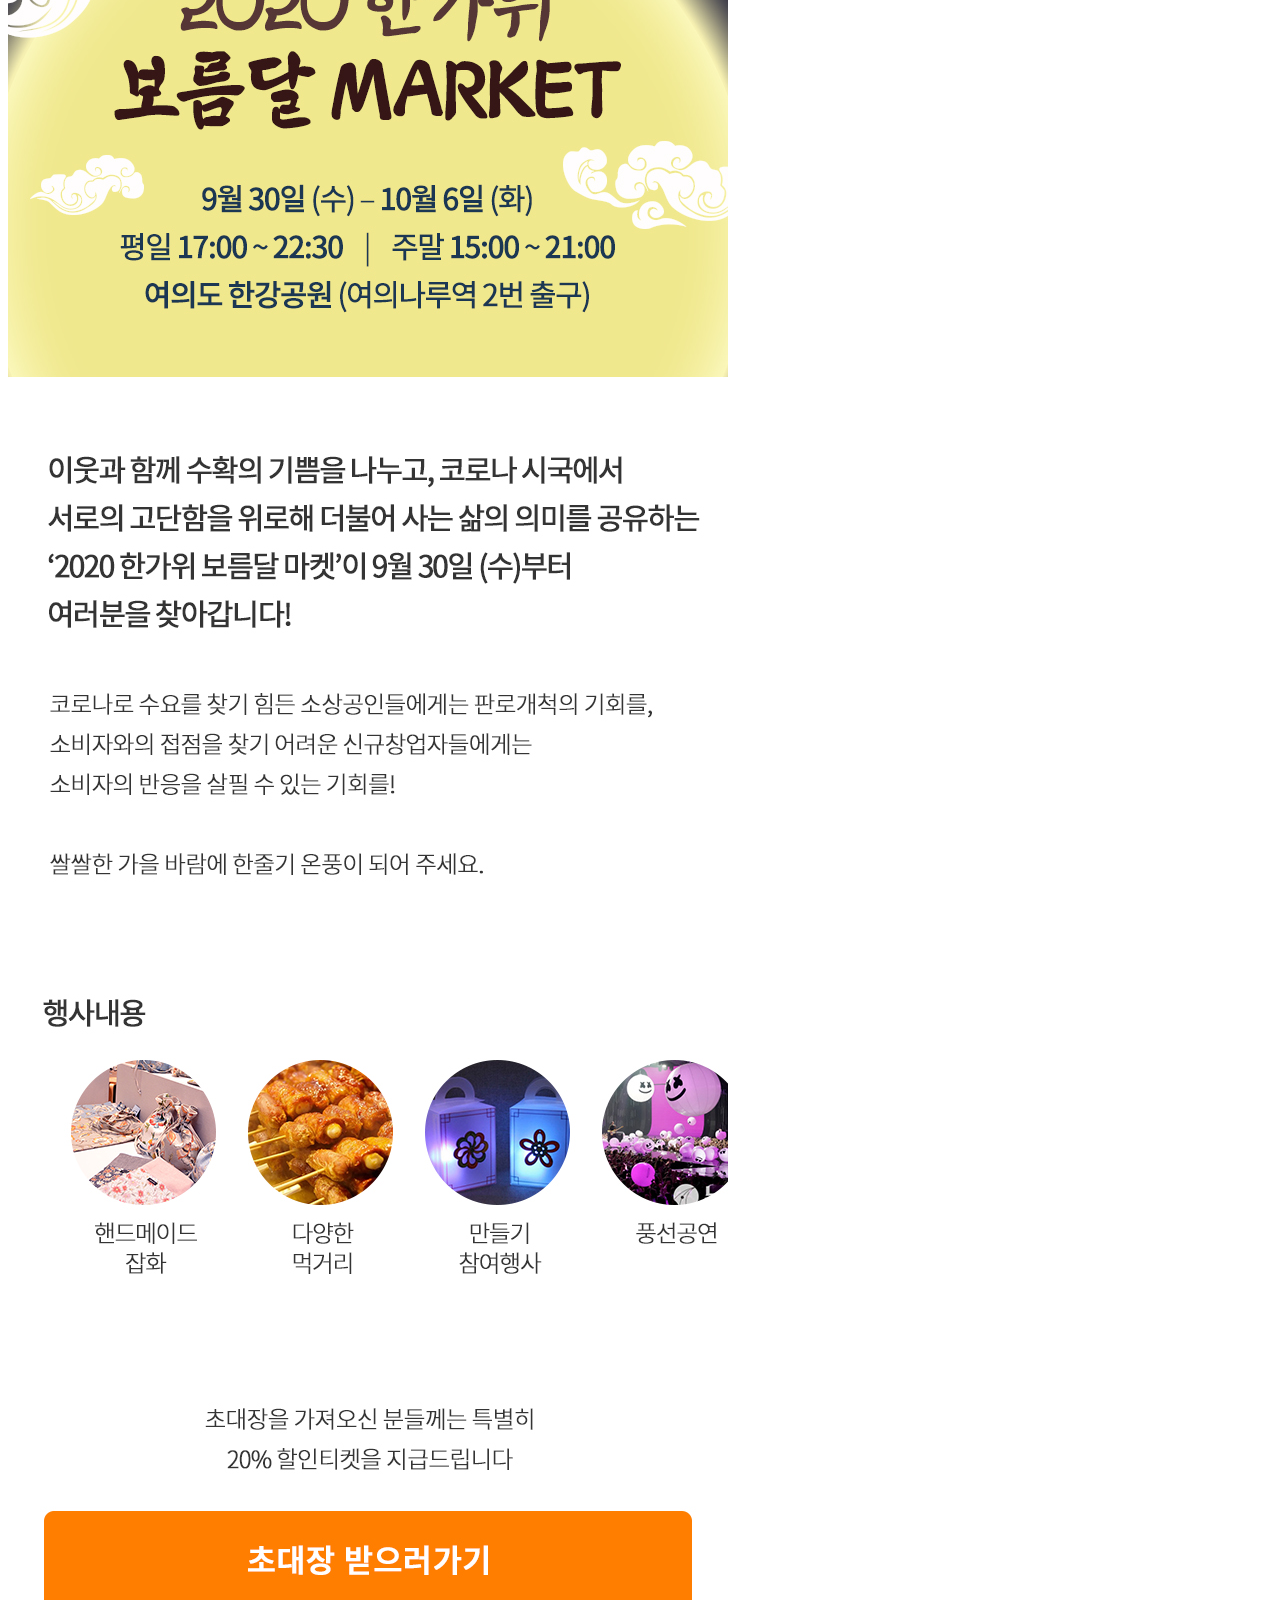
==== commit e592a6f6: "s" ====
--- a/index.html
+++ b/index.html
@@ -23,19 +23,49 @@
 </head>
 
 <body>
-  <div style="text-align : center;">
-    <img src="img/1-portfolio.png">
+
+  <div class="container1">
+
   </div>
 
-  <div class="container">
-    <div class="card-columns">
-      <div class="card">
-        <img src="img/pf/initial.png" class="card-img-top" alt="...">
-      </div>
-      <div class="card">
-        <img src="img/pf/iloommain.jpg" class="card-img-top" alt="...">
+  <div class="container2">
+
+  </div>
+
+  <div class="container3">
+    <div class="mt-5 ml-5 pl-5 pt-5">
+      <div class="container">
+      <div class="card-columns">
+        <div class="card">
+          <img src="img/pf/initial.png" class="card-img-top" alt="...">
+        </div>
+        <div class="card">
+          <img src="img/pf/iloommain.jpg" class="card-img-top" alt="...">
+        </div>
+        <div class="card">
+          <img src="img/pf/tNCoKmain.png" class="card-img-top" alt="...">
+        </div>
+        <div class="card">
+          <img src="img/pf/casathumbnail.png" class="card-img-top" alt="...">
+        </div>
+        <div class="card">
+          <img src="img/pf/fullmoonMARKET.jpg" class="card-img-top" alt="...">
+        </div>
+        <div class="card">
+          <img src="img/pf/nhbankmain.jpg" class="card-img-top" alt="...">
+        </div>
+        <div class="card">
+          <img src="img/pf/nintendokr.jpg" class="card-img-top" alt="...">
+        </div>
+        <div class="card">
+          <img src="img/pf/" class="card-img-top" alt="...">
+        </div>
+        <div class="card">
+          <img src="img/pf/" class="card-img-top" alt="...">
+        </div>
       </div>
 
+      </div>
     </div>
 
   </div>
--- a/css/style.css
+++ b/css/style.css
@@ -0,0 +1,26 @@
+.img-fluid {
+  max-width: 100%;
+  height: auto;
+}
+
+.container1 {
+  background-image: url(../img/1-portfolioBG.png);
+  background-position: center;
+  background-repeat: no-repeat;
+  height: 950px;
+  overflow: hidden;
+}
+
+.container2 {
+  background-image: url(../img/2-portfolioBG.png);
+  background-position: center;
+  background-repeat: no-repeat;
+  height: 1050px;
+  overflow: hidden;
+}
+
+.container3 {
+  background-image: url(../img/3-portfolioBG.png);
+  background-repeat: no-repeat;
+  height: 1050px;
+}
